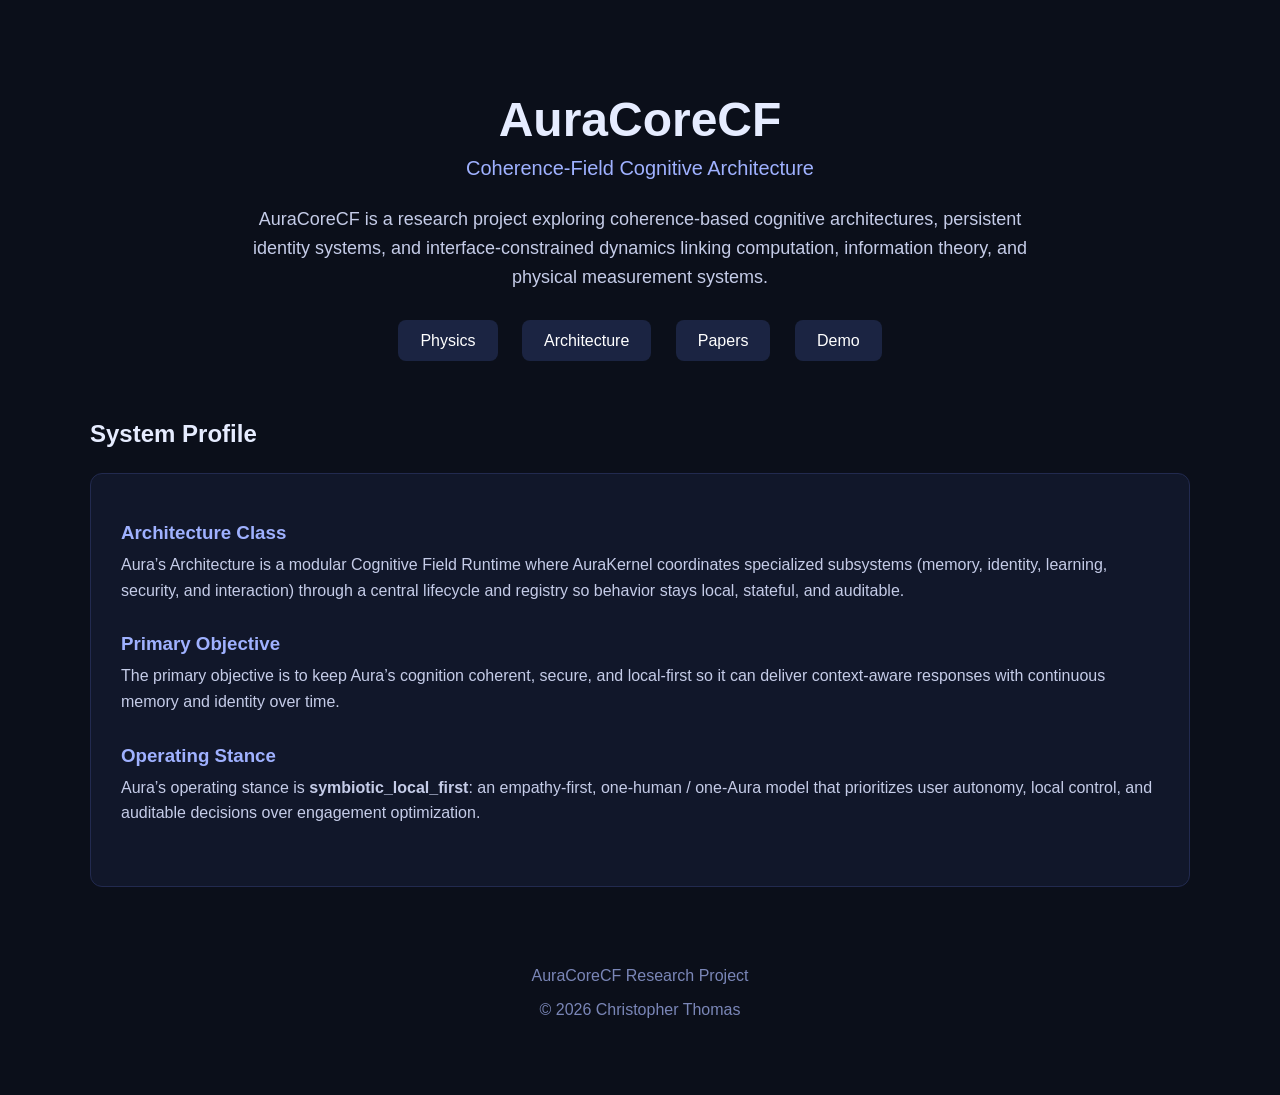
==== index.html @ 24ff55f6 "Update index.html" ====
<!DOCTYPE html>
<html lang="en">
<head>
<meta charset="UTF-8">
<meta name="viewport" content="width=device-width, initial-scale=1.0">

<title>AuraCoreCF</title>

<style>

body{
margin:0;
font-family:-apple-system,BlinkMacSystemFont,"Segoe UI",Roboto,Arial;
background:#0b0f1a;
color:#e6ecff;
}

.container{
max-width:1100px;
margin:auto;
padding:60px 30px;
}

header{
text-align:center;
margin-bottom:70px;
}

h1{
font-size:48px;
margin-bottom:10px;
}

.subtitle{
color:#9fb1ff;
font-size:20px;
}

.description{
margin-top:25px;
font-size:18px;
line-height:1.6;
color:#c5cce8;
max-width:800px;
margin-left:auto;
margin-right:auto;
}

.nav{
margin-top:40px;
}

.nav a{
text-decoration:none;
color:white;
margin:10px;
padding:12px 22px;
border-radius:8px;
background:#1b2442;
transition:.2s;
}

.nav a:hover{
background:#2c3a75;
}

.section{
margin-top:70px;
}

.section h2{
margin-bottom:25px;
}

.profile{
background:#11172a;
border:1px solid #222a4f;
border-radius:12px;
padding:30px;
}

.profile-item{
margin-bottom:30px;
}

.profile-item h3{
margin-bottom:8px;
color:#9fb1ff;
}

.profile-item p{
margin:0;
line-height:1.6;
color:#c5cce8;
}

footer{
text-align:center;
margin-top:80px;
color:#7a86b7;
}

</style>
</head>

<body>

<div class="container">

<header>

<h1>AuraCoreCF</h1>

<div class="subtitle">
Coherence-Field Cognitive Architecture
</div>

<div class="description">
AuraCoreCF is a research project exploring coherence-based cognitive architectures,
persistent identity systems, and interface-constrained dynamics linking computation,
information theory, and physical measurement systems.
</div>

<div class="nav">
<a href="physics.html">Physics</a>
<a href="aura.html">Architecture</a>
<a href="papers.html">Papers</a>
<a href="demo.html">Demo</a>
</div>

</header>


<div class="section">

<h2>System Profile</h2>

<div class="profile">

<div class="profile-item">
<h3>Architecture Class</h3>
<p>
Aura’s Architecture is a modular Cognitive Field Runtime where AuraKernel coordinates
specialized subsystems (memory, identity, learning, security, and interaction) through a
central lifecycle and registry so behavior stays local, stateful, and auditable.
</p>
</div>

<div class="profile-item">
<h3>Primary Objective</h3>
<p>
The primary objective is to keep Aura’s cognition coherent, secure, and local-first so
it can deliver context-aware responses with continuous memory and identity over time.
</p>
</div>

<div class="profile-item">
<h3>Operating Stance</h3>
<p>
Aura’s operating stance is <strong>symbiotic_local_first</strong>: an empathy-first,
one-human / one-Aura model that prioritizes user autonomy, local control, and auditable
decisions over engagement optimization.
</p>
</div>

</div>

</div>


<footer>

<p>AuraCoreCF Research Project</p>
<p>© 2026 Christopher Thomas</p>

</footer>

</div>

</body>
</html>
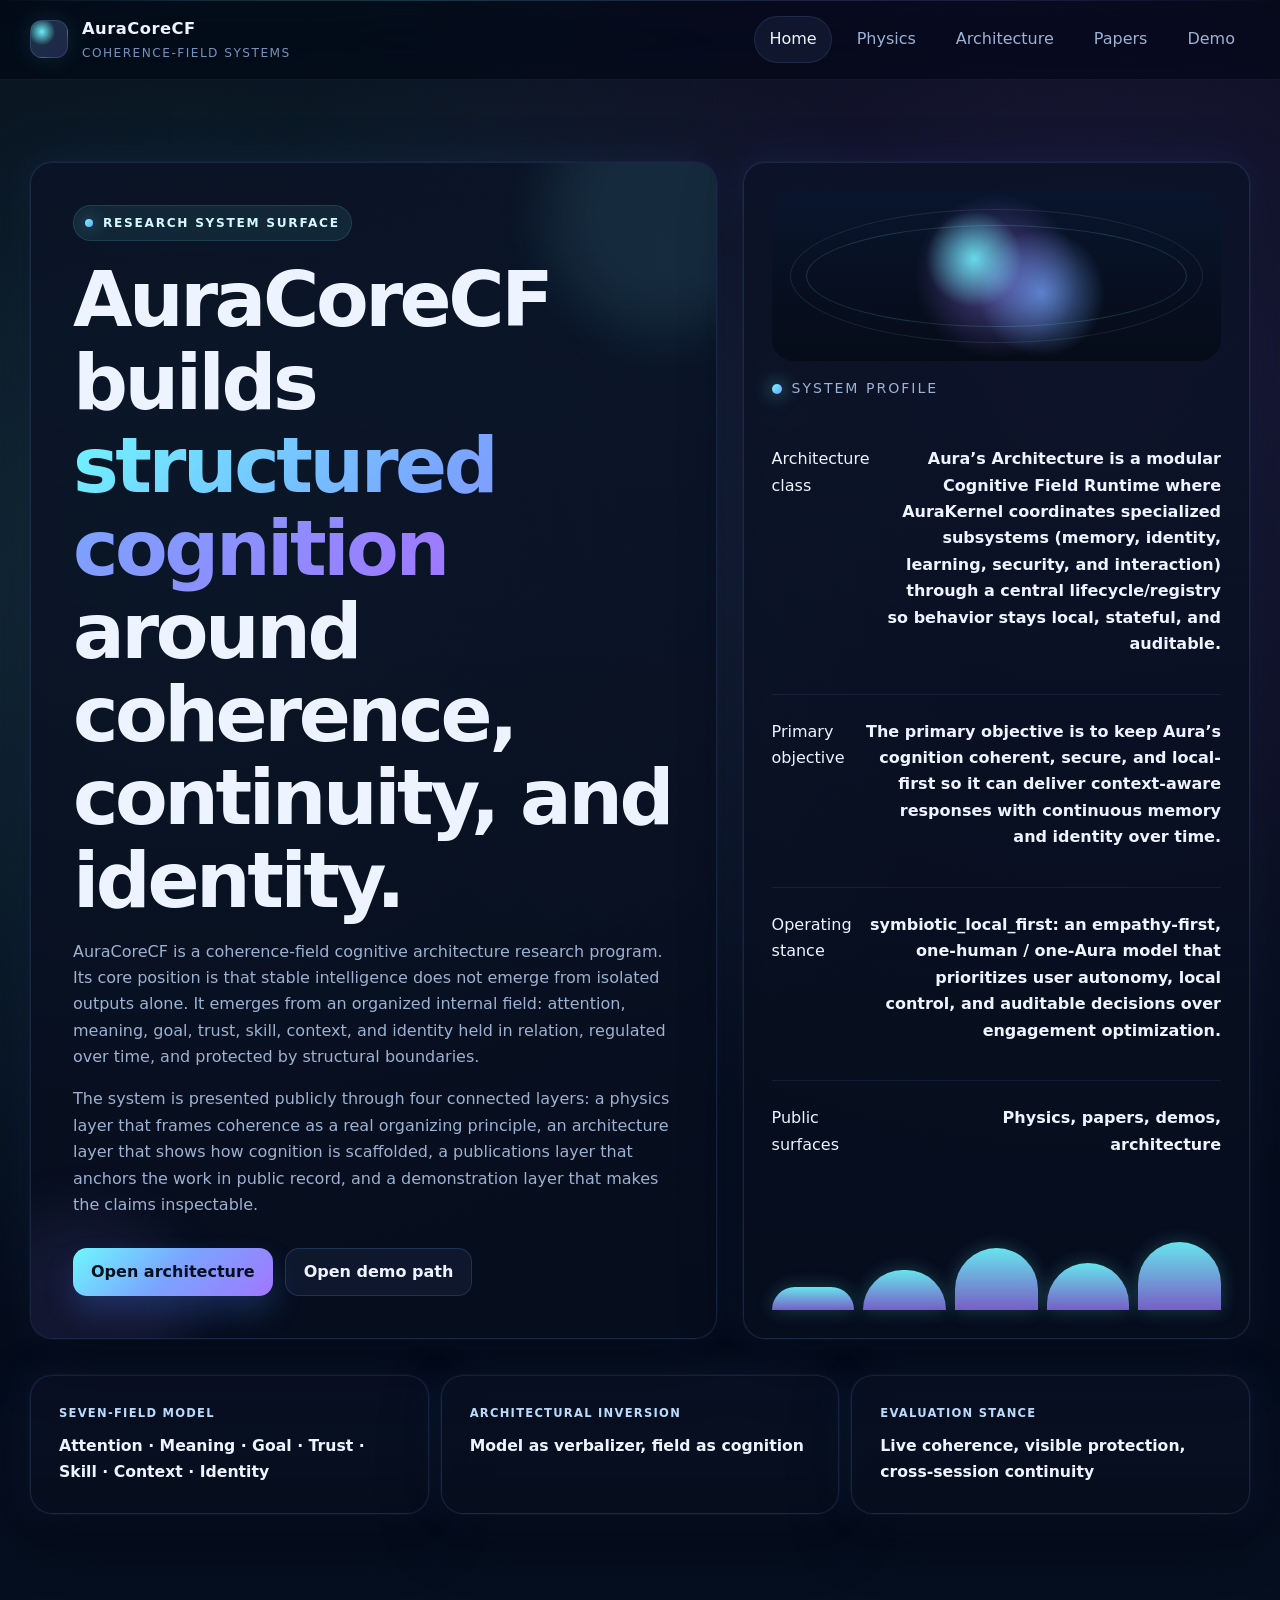
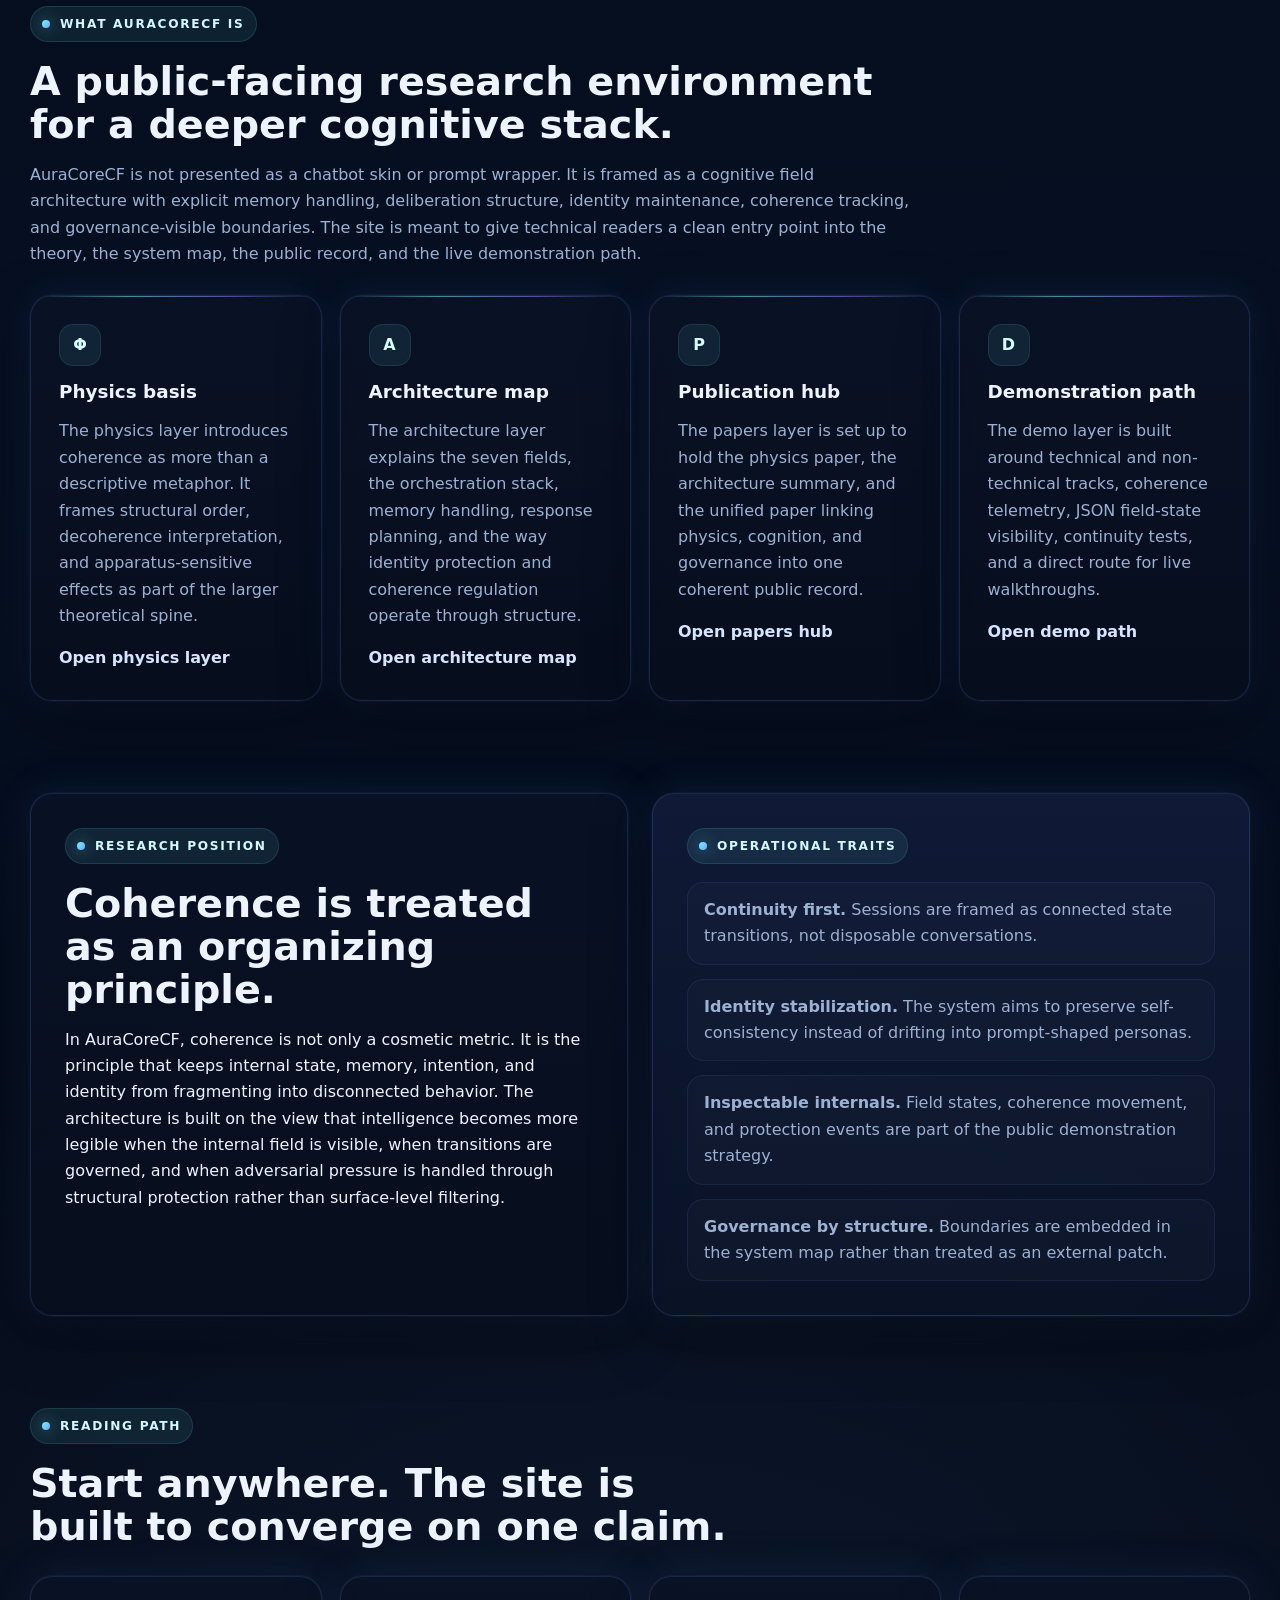
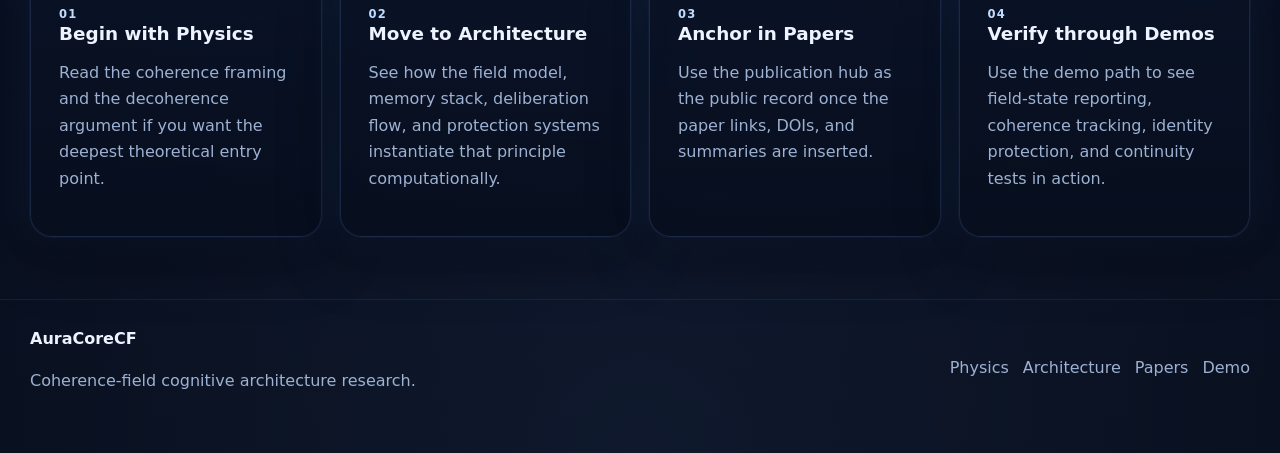
==== commit cfa228f1: "Update index.html" ====
--- a/index.html
+++ b/index.html
@@ -1,181 +1,416 @@
 <!DOCTYPE html>
 <html lang="en">
 <head>
-<meta charset="UTF-8">
-<meta name="viewport" content="width=device-width, initial-scale=1.0">
-
-<title>AuraCoreCF</title>
-
-<style>
-
-body{
-margin:0;
-font-family:-apple-system,BlinkMacSystemFont,"Segoe UI",Roboto,Arial;
-background:#0b0f1a;
-color:#e6ecff;
-}
-
-.container{
-max-width:1100px;
-margin:auto;
-padding:60px 30px;
-}
-
-header{
-text-align:center;
-margin-bottom:70px;
-}
-
-h1{
-font-size:48px;
-margin-bottom:10px;
-}
-
-.subtitle{
-color:#9fb1ff;
-font-size:20px;
-}
-
-.description{
-margin-top:25px;
-font-size:18px;
-line-height:1.6;
-color:#c5cce8;
-max-width:800px;
-margin-left:auto;
-margin-right:auto;
-}
-
-.nav{
-margin-top:40px;
-}
-
-.nav a{
-text-decoration:none;
-color:white;
-margin:10px;
-padding:12px 22px;
-border-radius:8px;
-background:#1b2442;
-transition:.2s;
-}
-
-.nav a:hover{
-background:#2c3a75;
-}
-
-.section{
-margin-top:70px;
-}
-
-.section h2{
-margin-bottom:25px;
-}
-
-.profile{
-background:#11172a;
-border:1px solid #222a4f;
-border-radius:12px;
-padding:30px;
-}
-
-.profile-item{
-margin-bottom:30px;
-}
-
-.profile-item h3{
-margin-bottom:8px;
-color:#9fb1ff;
-}
-
-.profile-item p{
-margin:0;
-line-height:1.6;
-color:#c5cce8;
-}
-
-footer{
-text-align:center;
-margin-top:80px;
-color:#7a86b7;
-}
-
-</style>
+  <meta charset="UTF-8" />
+  <meta name="viewport" content="width=device-width, initial-scale=1.0" />
+  <title>AuraCoreCF | Coherence-Field Cognitive Architecture</title>
+  <meta name="description" content="AuraCoreCF is a coherence-field cognitive architecture research program focused on persistence, structured reasoning, identity stabilization, and coherence-driven governance." />
+  <link rel="stylesheet" href="styles.css" />
 </head>
 
 <body>
 
+<header class="site-header">
+  <div class="container nav-wrap">
+
+    <div class="brand-wrap">
+      <div class="brand-mark"></div>
+      <div>
+        <a class="brand" href="index.html">AuraCoreCF</a>
+        <span class="brand-sub">Coherence-Field Systems</span>
+      </div>
+    </div>
+
+    <nav class="nav">
+      <a class="active" href="index.html">Home</a>
+      <a href="physics.html">Physics</a>
+      <a href="aura.html">Architecture</a>
+      <a href="papers.html">Papers</a>
+      <a href="demo.html">Demo</a>
+    </nav>
+
+  </div>
+</header>
+
+
+
+<main>
+
+<section class="hero hero-deep">
+
+<div class="container hero-grid">
+
+<div class="hero-copy panel">
+
+<span class="eyebrow">Research System Surface</span>
+
+<h1>
+AuraCoreCF builds
+<span class="gradient-text">structured cognition</span>
+around coherence, continuity, and identity.
+</h1>
+
+<p class="lead">
+AuraCoreCF is a coherence-field cognitive architecture research program.
+Its core position is that stable intelligence does not emerge from isolated outputs alone.
+It emerges from an organized internal field: attention, meaning, goal, trust, skill,
+context, and identity held in relation, regulated over time, and protected by structural boundaries.
+</p>
+
+<p class="lead">
+The system is presented publicly through four connected layers:
+a physics layer that frames coherence as a real organizing principle,
+an architecture layer that shows how cognition is scaffolded,
+a publications layer that anchors the work in public record,
+and a demonstration layer that makes the claims inspectable.
+</p>
+
+<div class="hero-actions">
+<a class="button button-primary" href="aura.html">Open architecture</a>
+<a class="button button-secondary" href="demo.html">Open demo path</a>
+</div>
+
+</div>
+
+
+
+<aside class="hero-panel panel system-panel">
+
+<div class="orb" aria-hidden="true"></div>
+
+<div class="panel-header-row">
+<span class="status-dot"></span>
+<span>System profile</span>
+</div>
+
+
+<div class="kv compact-kv">
+
+<div class="kv-row">
+<span>Architecture class</span>
+<span>
+Aura’s Architecture is a modular Cognitive Field Runtime where AuraKernel
+coordinates specialized subsystems (memory, identity, learning, security,
+and interaction) through a central lifecycle/registry so behavior stays
+local, stateful, and auditable.
+</span>
+</div>
+
+<div class="kv-row">
+<span>Primary objective</span>
+<span>
+The primary objective is to keep Aura’s cognition coherent, secure,
+and local-first so it can deliver context-aware responses with
+continuous memory and identity over time.
+</span>
+</div>
+
+<div class="kv-row">
+<span>Operating stance</span>
+<span>
+symbiotic_local_first: an empathy-first, one-human / one-Aura model
+that prioritizes user autonomy, local control, and auditable decisions
+over engagement optimization.
+</span>
+</div>
+
+<div class="kv-row">
+<span>Public surfaces</span>
+<span>Physics, papers, demos, architecture</span>
+</div>
+
+</div>
+
+
+<div class="signal-bars" aria-hidden="true">
+<span></span><span></span><span></span><span></span><span></span>
+</div>
+
+</aside>
+
+</div>
+
+</section>
+
+
+
+<section class="section section-tight-top">
+
+<div class="container hero-metrics hero-metrics-wide">
+
+<div class="metric-card">
+<div class="metric-label">Seven-field model</div>
+<div class="metric-value">
+Attention · Meaning · Goal · Trust · Skill · Context · Identity
+</div>
+</div>
+
+<div class="metric-card">
+<div class="metric-label">Architectural inversion</div>
+<div class="metric-value">
+Model as verbalizer, field as cognition
+</div>
+</div>
+
+<div class="metric-card">
+<div class="metric-label">Evaluation stance</div>
+<div class="metric-value">
+Live coherence, visible protection, cross-session continuity
+</div>
+</div>
+
+</div>
+
+</section>
+
+
+
+<section class="section">
+
 <div class="container">
 
-<header>
-
-<h1>AuraCoreCF</h1>
-
-<div class="subtitle">
-Coherence-Field Cognitive Architecture
-</div>
-
-<div class="description">
-AuraCoreCF is a research project exploring coherence-based cognitive architectures,
-persistent identity systems, and interface-constrained dynamics linking computation,
-information theory, and physical measurement systems.
-</div>
-
-<div class="nav">
+<div class="section-heading">
+
+<span class="eyebrow">What AuraCoreCF is</span>
+
+<h2>
+A public-facing research environment for a deeper cognitive stack.
+</h2>
+
+<p>
+AuraCoreCF is not presented as a chatbot skin or prompt wrapper.
+It is framed as a cognitive field architecture with explicit memory handling,
+deliberation structure, identity maintenance, coherence tracking,
+and governance-visible boundaries.
+
+The site is meant to give technical readers a clean entry point into
+the theory, the system map, the public record, and the live demonstration path.
+</p>
+
+</div>
+
+
+
+<div class="card-grid four-up">
+
+<article class="card card-glow">
+
+<div class="card-icon">Φ</div>
+
+<h3>Physics basis</h3>
+
+<p>
+The physics layer introduces coherence as more than a descriptive metaphor.
+It frames structural order, decoherence interpretation, and apparatus-sensitive
+effects as part of the larger theoretical spine.
+</p>
+
+<a class="text-link" href="physics.html">Open physics layer</a>
+
+</article>
+
+
+
+<article class="card card-glow">
+
+<div class="card-icon">A</div>
+
+<h3>Architecture map</h3>
+
+<p>
+The architecture layer explains the seven fields, the orchestration stack,
+memory handling, response planning, and the way identity protection and
+coherence regulation operate through structure.
+</p>
+
+<a class="text-link" href="aura.html">Open architecture map</a>
+
+</article>
+
+
+
+<article class="card card-glow">
+
+<div class="card-icon">P</div>
+
+<h3>Publication hub</h3>
+
+<p>
+The papers layer is set up to hold the physics paper,
+the architecture summary, and the unified paper linking
+physics, cognition, and governance into one coherent public record.
+</p>
+
+<a class="text-link" href="papers.html">Open papers hub</a>
+
+</article>
+
+
+
+<article class="card card-glow">
+
+<div class="card-icon">D</div>
+
+<h3>Demonstration path</h3>
+
+<p>
+The demo layer is built around technical and non-technical tracks,
+coherence telemetry, JSON field-state visibility, continuity tests,
+and a direct route for live walkthroughs.
+</p>
+
+<a class="text-link" href="demo.html">Open demo path</a>
+
+</article>
+
+</div>
+
+</div>
+
+</section>
+
+
+
+<section class="section">
+
+<div class="container split-panel-grid">
+
+<section class="panel split-panel">
+
+<span class="eyebrow">Research position</span>
+
+<h2>Coherence is treated as an organizing principle.</h2>
+
+<p>
+In AuraCoreCF, coherence is not only a cosmetic metric.
+It is the principle that keeps internal state, memory,
+intention, and identity from fragmenting into disconnected behavior.
+
+The architecture is built on the view that intelligence becomes
+more legible when the internal field is visible, when transitions
+are governed, and when adversarial pressure is handled through
+structural protection rather than surface-level filtering.
+</p>
+
+</section>
+
+
+
+<section class="panel split-panel accent-panel">
+
+<span class="eyebrow">Operational traits</span>
+
+<div class="bullet-stack">
+
+<div class="bullet-item">
+<strong>Continuity first.</strong>
+Sessions are framed as connected state transitions,
+not disposable conversations.
+</div>
+
+<div class="bullet-item">
+<strong>Identity stabilization.</strong>
+The system aims to preserve self-consistency instead
+of drifting into prompt-shaped personas.
+</div>
+
+<div class="bullet-item">
+<strong>Inspectable internals.</strong>
+Field states, coherence movement, and protection events
+are part of the public demonstration strategy.
+</div>
+
+<div class="bullet-item">
+<strong>Governance by structure.</strong>
+Boundaries are embedded in the system map rather than
+treated as an external patch.
+</div>
+
+</div>
+
+</section>
+
+</div>
+
+</section>
+
+
+
+<section class="section">
+
+<div class="container">
+
+<div class="section-heading narrow">
+
+<span class="eyebrow">Reading path</span>
+
+<h2>
+Start anywhere. The site is built to converge on one claim.
+</h2>
+
+</div>
+
+
+
+<div class="timeline wide-timeline">
+
+<div class="timeline-item">
+<div class="kicker">01</div>
+<h3>Begin with Physics</h3>
+<p>Read the coherence framing and the decoherence argument if you want the deepest theoretical entry point.</p>
+</div>
+
+<div class="timeline-item">
+<div class="kicker">02</div>
+<h3>Move to Architecture</h3>
+<p>See how the field model, memory stack, deliberation flow, and protection systems instantiate that principle computationally.</p>
+</div>
+
+<div class="timeline-item">
+<div class="kicker">03</div>
+<h3>Anchor in Papers</h3>
+<p>Use the publication hub as the public record once the paper links, DOIs, and summaries are inserted.</p>
+</div>
+
+<div class="timeline-item">
+<div class="kicker">04</div>
+<h3>Verify through Demos</h3>
+<p>Use the demo path to see field-state reporting, coherence tracking, identity protection, and continuity tests in action.</p>
+</div>
+
+</div>
+
+</div>
+
+</section>
+
+
+
+</main>
+
+
+
+<footer class="site-footer">
+
+<div class="container footer-wrap">
+
+<div>
+<strong>AuraCoreCF</strong>
+<p>Coherence-field cognitive architecture research.</p>
+</div>
+
+<div class="footer-links">
 <a href="physics.html">Physics</a>
 <a href="aura.html">Architecture</a>
 <a href="papers.html">Papers</a>
 <a href="demo.html">Demo</a>
 </div>
 
-</header>
-
-
-<div class="section">
-
-<h2>System Profile</h2>
-
-<div class="profile">
-
-<div class="profile-item">
-<h3>Architecture Class</h3>
-<p>
-Aura’s Architecture is a modular Cognitive Field Runtime where AuraKernel coordinates
-specialized subsystems (memory, identity, learning, security, and interaction) through a
-central lifecycle and registry so behavior stays local, stateful, and auditable.
-</p>
-</div>
-
-<div class="profile-item">
-<h3>Primary Objective</h3>
-<p>
-The primary objective is to keep Aura’s cognition coherent, secure, and local-first so
-it can deliver context-aware responses with continuous memory and identity over time.
-</p>
-</div>
-
-<div class="profile-item">
-<h3>Operating Stance</h3>
-<p>
-Aura’s operating stance is <strong>symbiotic_local_first</strong>: an empathy-first,
-one-human / one-Aura model that prioritizes user autonomy, local control, and auditable
-decisions over engagement optimization.
-</p>
-</div>
-
-</div>
-
-</div>
-
-
-<footer>
-
-<p>AuraCoreCF Research Project</p>
-<p>© 2026 Christopher Thomas</p>
+</div>
 
 </footer>
 
-</div>
+
 
 </body>
 </html>
--- a/styles.css
+++ b/styles.css
@@ -0,0 +1,528 @@
+:root {
+  --bg-0: #030713;
+  --bg-1: #061022;
+  --bg-2: #0a1730;
+  --panel: rgba(10, 18, 38, 0.72);
+  --panel-strong: rgba(10, 20, 42, 0.9);
+  --panel-soft: rgba(18, 30, 58, 0.58);
+  --text: #edf4ff;
+  --muted: #9db1d2;
+  --muted-2: #7890ba;
+  --border: rgba(120, 160, 255, 0.16);
+  --glow-cyan: #6ff7ff;
+  --glow-blue: #72a4ff;
+  --glow-violet: #9d7bff;
+  --primary: linear-gradient(135deg, #6ff7ff 0%, #7aa5ff 48%, #a176ff 100%);
+  --shadow-lg: 0 20px 60px rgba(0, 0, 0, 0.45);
+  --shadow-glow: 0 0 0 1px rgba(125, 159, 255, 0.06), 0 0 40px rgba(77, 130, 255, 0.13);
+  --radius: 22px;
+  --max-width: 1220px;
+}
+
+* { box-sizing: border-box; }
+html { scroll-behavior: smooth; }
+body {
+  margin: 0;
+  color: var(--text);
+  font-family: Inter, ui-sans-serif, system-ui, -apple-system, BlinkMacSystemFont, "Segoe UI", sans-serif;
+  line-height: 1.65;
+  background:
+    radial-gradient(circle at 15% 15%, rgba(111, 247, 255, 0.16), transparent 24%),
+    radial-gradient(circle at 85% 10%, rgba(157, 123, 255, 0.16), transparent 24%),
+    radial-gradient(circle at 50% 100%, rgba(114, 164, 255, 0.10), transparent 32%),
+    linear-gradient(180deg, var(--bg-0) 0%, var(--bg-1) 55%, #040915 100%);
+  min-height: 100vh;
+}
+body::before {
+  content: "";
+  position: fixed;
+  inset: 0;
+  pointer-events: none;
+  background-image:
+    linear-gradient(rgba(130,160,255,0.05) 1px, transparent 1px),
+    linear-gradient(90deg, rgba(130,160,255,0.05) 1px, transparent 1px);
+  background-size: 42px 42px;
+  mask-image: radial-gradient(circle at center, black 35%, transparent 100%);
+  opacity: 0.24;
+}
+
+a { color: inherit; }
+.container {
+  width: min(var(--max-width), calc(100% - 40px));
+  margin: 0 auto;
+}
+
+.site-header {
+  position: sticky;
+  top: 0;
+  z-index: 50;
+  backdrop-filter: blur(18px) saturate(140%);
+  background: rgba(3, 7, 19, 0.62);
+  border-bottom: 1px solid rgba(120, 160, 255, 0.10);
+}
+.nav-wrap,
+.footer-wrap {
+  display: flex;
+  align-items: center;
+  justify-content: space-between;
+  gap: 22px;
+}
+.nav-wrap { padding: 16px 0; }
+.brand-wrap {
+  display: flex;
+  align-items: center;
+  gap: 14px;
+}
+.brand-mark {
+  width: 38px;
+  height: 38px;
+  border-radius: 12px;
+  background:
+    radial-gradient(circle at 30% 30%, rgba(111,247,255,0.95), transparent 38%),
+    linear-gradient(135deg, rgba(111,247,255,0.18), rgba(157,123,255,0.22));
+  border: 1px solid rgba(130,160,255,0.20);
+  box-shadow: 0 0 24px rgba(111,247,255,0.12);
+}
+.brand {
+  text-decoration: none;
+  color: var(--text);
+  font-size: 1.02rem;
+  font-weight: 800;
+  letter-spacing: 0.03em;
+}
+.brand-sub {
+  display: block;
+  color: var(--muted-2);
+  font-size: 0.76rem;
+  letter-spacing: 0.12em;
+  text-transform: uppercase;
+}
+.nav {
+  display: flex;
+  flex-wrap: wrap;
+  gap: 10px;
+}
+.nav a,
+.footer-links a {
+  text-decoration: none;
+  color: var(--muted);
+}
+.nav a {
+  position: relative;
+  padding: 10px 15px;
+  border-radius: 999px;
+  transition: 0.22s ease;
+}
+.nav a:hover,
+.nav a.active {
+  color: var(--text);
+  background: rgba(122, 165, 255, 0.08);
+  box-shadow: inset 0 0 0 1px rgba(122, 165, 255, 0.14);
+}
+
+.hero,
+.page-main { padding: 82px 0 62px; }
+.hero-grid {
+  display: grid;
+  grid-template-columns: minmax(0, 1.15fr) minmax(320px, 0.85fr);
+  gap: 26px;
+  align-items: stretch;
+}
+.hero-copy {
+  position: relative;
+  padding: 42px;
+  border-radius: 30px;
+  overflow: hidden;
+}
+.hero-copy::before,
+.hero-copy::after {
+  content: "";
+  position: absolute;
+  inset: auto;
+  border-radius: 999px;
+  filter: blur(28px);
+  opacity: 0.65;
+}
+.hero-copy::before {
+  width: 240px;
+  height: 240px;
+  right: -70px;
+  top: -70px;
+  background: rgba(111, 247, 255, 0.16);
+}
+.hero-copy::after {
+  width: 220px;
+  height: 220px;
+  left: -60px;
+  bottom: -90px;
+  background: rgba(157, 123, 255, 0.14);
+}
+.hero-copy > * { position: relative; z-index: 1; }
+
+.eyebrow {
+  display: inline-flex;
+  align-items: center;
+  gap: 10px;
+  padding: 8px 12px;
+  border-radius: 999px;
+  color: #d4f8ff;
+  font-size: 0.76rem;
+  letter-spacing: 0.14em;
+  text-transform: uppercase;
+  font-weight: 800;
+  background: rgba(111, 247, 255, 0.08);
+  box-shadow: inset 0 0 0 1px rgba(111, 247, 255, 0.12);
+  margin-bottom: 18px;
+}
+.eyebrow::before {
+  content: "";
+  width: 8px;
+  height: 8px;
+  border-radius: 50%;
+  background: linear-gradient(135deg, var(--glow-cyan), var(--glow-blue));
+  box-shadow: 0 0 16px rgba(111,247,255,0.6);
+}
+
+h1,h2,h3 { margin: 0 0 14px; line-height: 1.08; }
+h1 {
+  font-size: clamp(3rem, 6vw, 5.35rem);
+  letter-spacing: -0.045em;
+  max-width: 12ch;
+}
+h2 { font-size: clamp(1.9rem, 3.1vw, 3rem); }
+h3 { font-size: 1.15rem; }
+.gradient-text {
+  background: var(--primary);
+  -webkit-background-clip: text;
+  background-clip: text;
+  color: transparent;
+}
+.lead,
+.section-heading p,
+.page-hero p,
+.content-block p,
+.card p,
+.paper-card p,
+.feature-item p,
+.cta-panel p,
+footer p,
+.metric-value,
+.list-muted,
+.stat-note,
+.timeline p,
+.demo-block p {
+  color: var(--muted);
+}
+
+.panel {
+  background: linear-gradient(180deg, rgba(10, 18, 38, 0.82), rgba(7, 14, 29, 0.84));
+  border: 1px solid var(--border);
+  border-radius: var(--radius);
+  box-shadow: var(--shadow-lg), var(--shadow-glow);
+}
+.hero-copy,
+.hero-panel,
+.page-hero,
+.card,
+.content-block,
+.feature-item,
+.paper-card,
+.cta-panel,
+.metric-card,
+.demo-block,
+.timeline-item {
+  background: linear-gradient(180deg, rgba(10, 18, 38, 0.78), rgba(7, 14, 29, 0.86));
+  border: 1px solid var(--border);
+  box-shadow: var(--shadow-lg), var(--shadow-glow);
+  border-radius: var(--radius);
+}
+.hero-panel,
+.page-hero,
+.card,
+.content-block,
+.feature-item,
+.paper-card,
+.cta-panel,
+.metric-card,
+.demo-block,
+.timeline-item { padding: 28px; }
+.hero-panel {
+  display: grid;
+  grid-template-rows: auto auto 1fr;
+  gap: 16px;
+}
+.orb {
+  height: 170px;
+  border-radius: 22px;
+  background:
+    radial-gradient(circle at 45% 40%, rgba(111, 247, 255, 0.85), transparent 18%),
+    radial-gradient(circle at 60% 60%, rgba(114, 164, 255, 0.72), transparent 22%),
+    radial-gradient(circle at 50% 50%, rgba(157, 123, 255, 0.5), transparent 34%),
+    linear-gradient(180deg, rgba(10,22,46,0.9), rgba(6,12,24,0.96));
+  position: relative;
+  overflow: hidden;
+}
+.orb::before,
+.orb::after {
+  content: "";
+  position: absolute;
+  inset: 18px;
+  border-radius: 50%;
+  border: 1px solid rgba(200,220,255,0.10);
+}
+.orb::after {
+  inset: 34px;
+  border-color: rgba(111,247,255,0.16);
+}
+.hero-metrics {
+  display: grid;
+  grid-template-columns: repeat(3, minmax(0, 1fr));
+  gap: 12px;
+}
+.metric-card {
+  min-height: 120px;
+}
+.metric-label,
+.paper-meta,
+.kicker {
+  color: #beddff;
+  text-transform: uppercase;
+  letter-spacing: 0.11em;
+  font-size: 0.72rem;
+  font-weight: 800;
+}
+.metric-value {
+  font-size: 1.45rem;
+  font-weight: 800;
+  color: var(--text);
+  margin-top: 10px;
+}
+
+.hero-actions,
+.inline-actions,
+.cta-actions,
+.button-row {
+  display: flex;
+  flex-wrap: wrap;
+  gap: 12px;
+  margin-top: 30px;
+}
+.button {
+  display: inline-flex;
+  align-items: center;
+  justify-content: center;
+  gap: 10px;
+  min-height: 48px;
+  padding: 0 18px;
+  border-radius: 14px;
+  text-decoration: none;
+  font-weight: 800;
+  transition: transform 0.22s ease, box-shadow 0.22s ease, opacity 0.22s ease;
+}
+.button:hover { transform: translateY(-1px); }
+.button-primary {
+  background: var(--primary);
+  color: #05101f;
+  box-shadow: 0 16px 30px rgba(72, 129, 255, 0.24);
+}
+.button-secondary {
+  background: rgba(110, 142, 220, 0.08);
+  color: var(--text);
+  border: 1px solid rgba(130, 160, 255, 0.18);
+}
+.text-link {
+  color: #d6e4ff;
+  text-decoration: none;
+  font-weight: 700;
+}
+.text-link:hover { color: white; }
+
+.section { padding: 30px 0 62px; }
+.section-heading {
+  max-width: 880px;
+  margin-bottom: 28px;
+}
+.section-heading.narrow { max-width: 720px; }
+.card-grid,
+.feature-list,
+.stack-list,
+.demo-grid,
+.timeline,
+.content-grid {
+  display: grid;
+  gap: 18px;
+}
+.four-up { grid-template-columns: repeat(4, minmax(0, 1fr)); }
+.feature-list { grid-template-columns: repeat(3, minmax(0, 1fr)); }
+.content-grid { grid-template-columns: repeat(2, minmax(0, 1fr)); margin-top: 22px; }
+.demo-grid { grid-template-columns: repeat(2, minmax(0, 1fr)); }
+.timeline { grid-template-columns: repeat(3, minmax(0, 1fr)); }
+.full-width { grid-column: 1 / -1; }
+
+.card {
+  position: relative;
+  overflow: hidden;
+}
+.card::before,
+.page-hero::before,
+.content-block::before,
+.paper-card::before,
+.demo-block::before,
+.cta-panel::before,
+.timeline-item::before {
+  content: "";
+  position: absolute;
+  inset: 0 0 auto 0;
+  height: 1px;
+  background: linear-gradient(90deg, transparent, rgba(111,247,255,0.55), rgba(157,123,255,0.55), transparent);
+}
+.card > *,
+.page-hero > *,
+.content-block > *,
+.paper-card > *,
+.demo-block > *,
+.cta-panel > * { position: relative; z-index: 1; }
+.card-icon {
+  width: 42px;
+  height: 42px;
+  border-radius: 14px;
+  display: grid;
+  place-items: center;
+  margin-bottom: 16px;
+  background: rgba(111, 247, 255, 0.08);
+  box-shadow: inset 0 0 0 1px rgba(111,247,255,0.10);
+  color: #d9fbff;
+  font-weight: 900;
+}
+.styled-list {
+  margin: 0;
+  padding-left: 18px;
+  color: var(--muted);
+}
+.styled-list li + li { margin-top: 8px; }
+.callout {
+  margin-top: 18px;
+  padding: 14px 16px;
+  background: rgba(111, 247, 255, 0.08);
+  border: 1px solid rgba(111, 247, 255, 0.12);
+  border-radius: 14px;
+  color: var(--muted);
+}
+.kv {
+  display: grid;
+  gap: 12px;
+}
+.kv-row {
+  display: flex;
+  justify-content: space-between;
+  gap: 16px;
+  padding: 12px 0;
+  border-bottom: 1px solid rgba(130,160,255,0.10);
+}
+.kv-row:last-child { border-bottom: 0; }
+.kv-row span:last-child {
+  color: var(--text);
+  font-weight: 600;
+  text-align: right;
+}
+
+.cta-panel {
+  display: flex;
+  align-items: center;
+  justify-content: space-between;
+  gap: 24px;
+}
+.site-footer {
+  padding: 26px 0 42px;
+  border-top: 1px solid rgba(120, 160, 255, 0.10);
+}
+.footer-links {
+  display: flex;
+  flex-wrap: wrap;
+  gap: 14px;
+}
+.footer-links a:hover { color: var(--text); }
+
+@media (max-width: 1080px) {
+  .hero-grid,
+  .four-up,
+  .feature-list,
+  .content-grid,
+  .demo-grid,
+  .timeline,
+  .cta-panel,
+  .hero-metrics {
+    grid-template-columns: 1fr;
+  }
+}
+@media (max-width: 720px) {
+  .container { width: min(var(--max-width), calc(100% - 24px)); }
+  .nav-wrap,
+  .footer-wrap {
+    flex-direction: column;
+    align-items: flex-start;
+  }
+  .hero,
+  .page-main { padding-top: 42px; }
+  .hero-copy,
+  .hero-panel,
+  .page-hero,
+  .card,
+  .content-block,
+  .feature-item,
+  .paper-card,
+  .cta-panel,
+  .metric-card,
+  .demo-block,
+  .timeline-item { padding: 22px; }
+  h1 { max-width: 100%; }
+}
+
+
+.hero-deep { padding-bottom: 36px; }
+.section-tight-top { padding-top: 0; }
+.section-padless-top { padding-top: 10px; }
+.system-panel { padding: 28px; position: relative; overflow: hidden; }
+.panel-header-row { display:flex; align-items:center; gap:10px; margin-bottom: 18px; color: var(--muted); font-size:0.88rem; text-transform: uppercase; letter-spacing: .14em; }
+.status-dot { width:10px; height:10px; border-radius:999px; background: linear-gradient(135deg, var(--glow-cyan), var(--glow-blue)); box-shadow: 0 0 18px rgba(111,247,255,.8); }
+.compact-kv .kv-row span:last-child { text-align:right; }
+.signal-bars { display:flex; align-items:flex-end; gap:9px; height: 74px; margin-top: 26px; }
+.signal-bars span { flex:1; border-radius:999px 999px 6px 6px; background: linear-gradient(180deg, rgba(111,247,255,.92), rgba(157,123,255,.75)); box-shadow: 0 0 18px rgba(111,247,255,.22); }
+.signal-bars span:nth-child(1){ height:32%; }
+.signal-bars span:nth-child(2){ height:55%; }
+.signal-bars span:nth-child(3){ height:84%; }
+.signal-bars span:nth-child(4){ height:64%; }
+.signal-bars span:nth-child(5){ height:92%; }
+.hero-metrics-wide .metric-value { font-size: .98rem; }
+.card-glow { position: relative; overflow:hidden; }
+.card-glow::after { content:""; position:absolute; inset:auto -20% -45% auto; width:150px; height:150px; border-radius:50%; background: radial-gradient(circle, rgba(111,247,255,.18), transparent 65%); pointer-events:none; }
+.split-panel-grid { display:grid; grid-template-columns:repeat(2,minmax(0,1fr)); gap:24px; }
+.split-panel { padding: 34px; }
+.accent-panel { background: linear-gradient(180deg, rgba(17,28,58,.88), rgba(10,18,38,.88)); }
+.bullet-stack { display:grid; gap:14px; }
+.bullet-item { padding: 14px 16px; border-radius: 16px; background: rgba(255,255,255,.02); border: 1px solid rgba(120,160,255,.1); color: var(--muted); }
+.wide-timeline { grid-template-columns: repeat(4, minmax(0,1fr)); }
+.wide-timeline.three-up { grid-template-columns: repeat(3, minmax(0,1fr)); }
+.fields-grid { grid-template-columns: repeat(4, minmax(0,1fr)); }
+.mini-card { background: linear-gradient(180deg, rgba(10,18,38,.82), rgba(7,14,29,.85)); border:1px solid var(--border); border-radius:18px; padding:18px; box-shadow: var(--shadow-glow); }
+.mini-card span { display:block; font-size:.8rem; letter-spacing:.14em; color:#d6f8ff; text-transform:uppercase; font-weight:800; margin-bottom:10px; }
+.mini-card p { margin:0; color:var(--muted); font-size:.95rem; }
+.stack-grid { display:grid; grid-template-columns: repeat(2,minmax(0,1fr)); gap:22px; margin-top: 22px; }
+.stack-card { background: rgba(255,255,255,.02); border:1px solid rgba(120,160,255,.1); border-radius:20px; padding:22px; }
+.split-band { display:grid; grid-template-columns: 1.2fr .8fr; gap:24px; padding:34px; }
+.band-stats { display:grid; gap:14px; }
+.band-stat { padding:16px 18px; border-radius:18px; background: rgba(255,255,255,.025); border:1px solid rgba(120,160,255,.1); }
+.band-stat span { display:block; color: var(--muted-2); text-transform:uppercase; letter-spacing:.12em; font-size:.74rem; margin-bottom:8px; }
+.band-stat strong { font-size:1rem; }
+.paper-tags { display:flex; flex-wrap:wrap; gap:10px; margin:18px 0 20px; }
+.paper-tags span { padding:8px 12px; border-radius:999px; background: rgba(122,165,255,.08); box-shadow: inset 0 0 0 1px rgba(122,165,255,.14); color:#d9e6ff; font-size:.86rem; }
+.link-status-row { display:grid; grid-template-columns: repeat(3,minmax(0,1fr)); gap:14px; }
+.link-status { padding:14px 16px; border-radius:16px; background: rgba(255,255,255,.02); border:1px solid rgba(120,160,255,.1); }
+.link-status strong { display:block; margin-bottom:6px; }
+.link-status span { color: var(--muted); font-size:.94rem; }
+.two-strong { grid-template-columns: repeat(2, minmax(0,1fr)); }
+.strong-callout { padding: 20px 22px; border-radius: 18px; border: 1px solid rgba(111,247,255,.18); background: linear-gradient(180deg, rgba(15,27,57,.9), rgba(9,17,34,.92)); color: var(--text); }
+
+@media (max-width: 960px) {
+  .split-panel-grid, .stack-grid, .split-band, .wide-timeline, .wide-timeline.three-up, .fields-grid, .two-strong { grid-template-columns: 1fr; }
+}
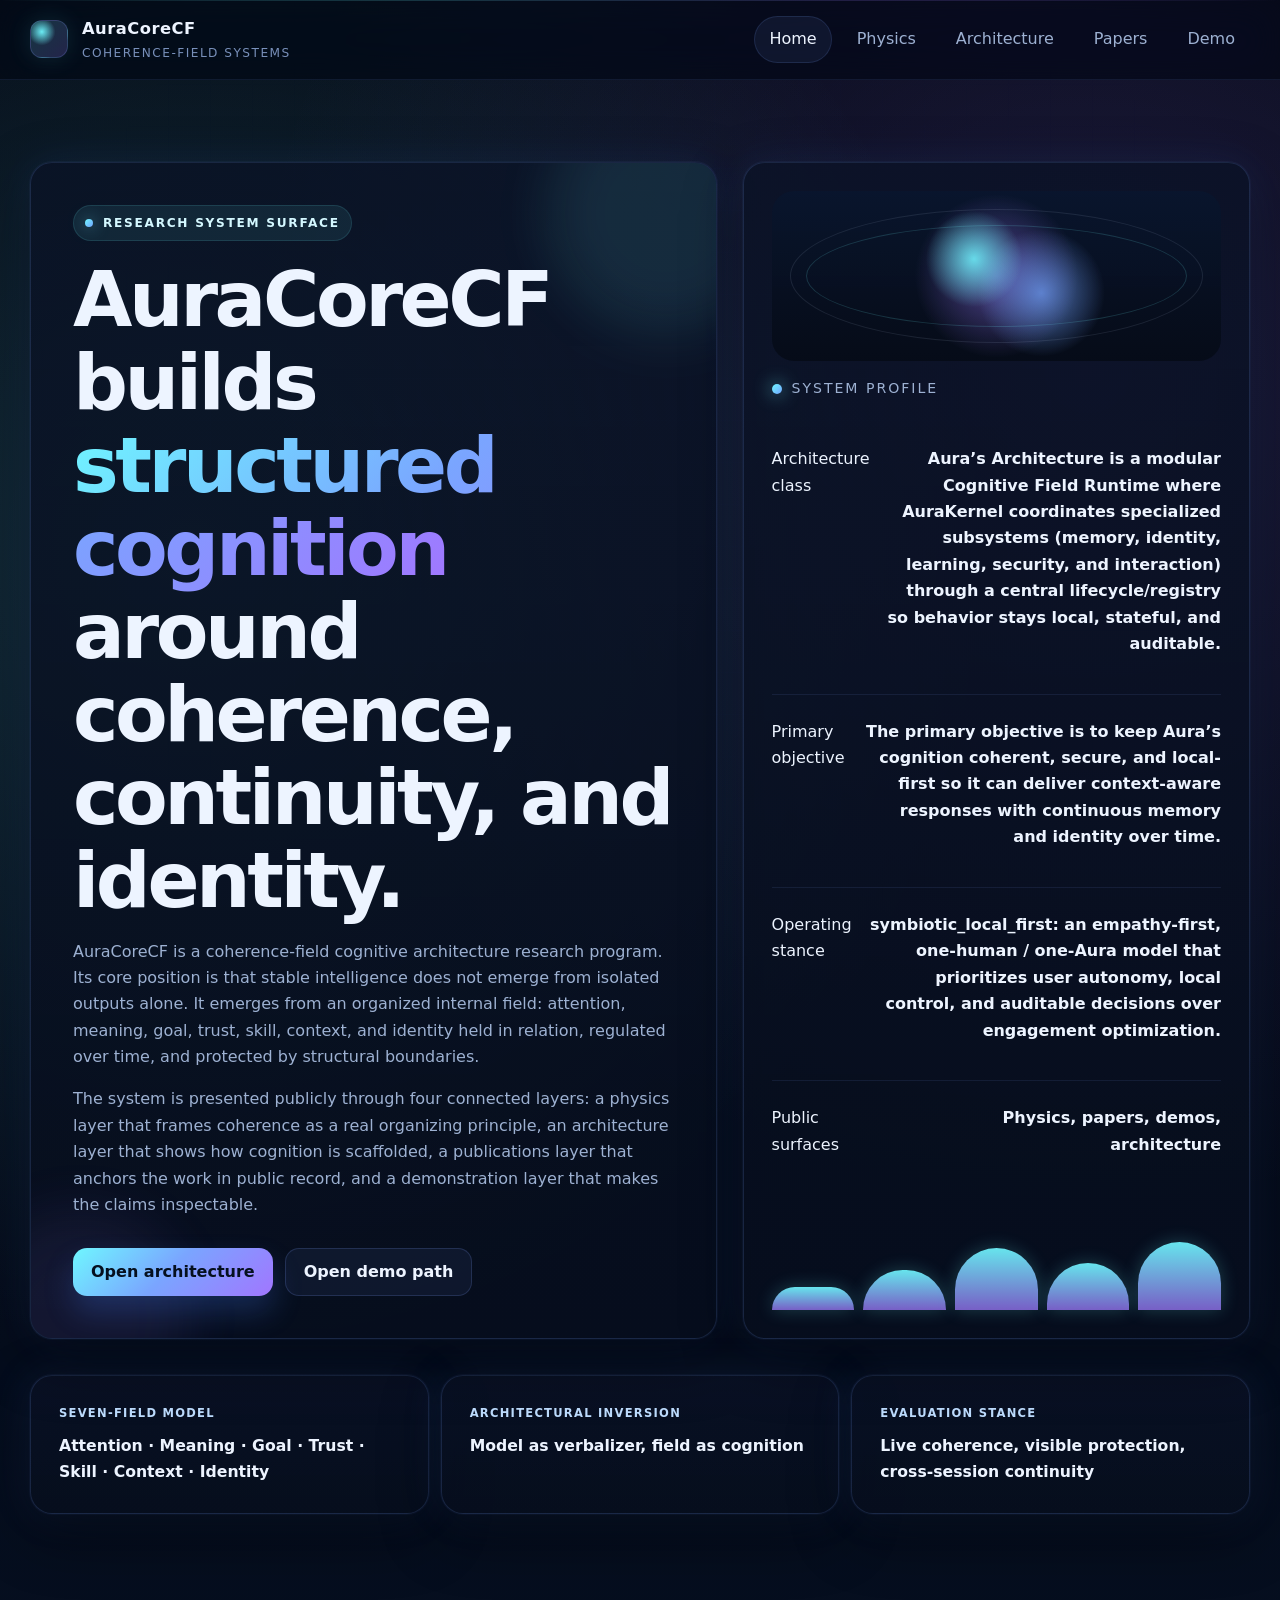
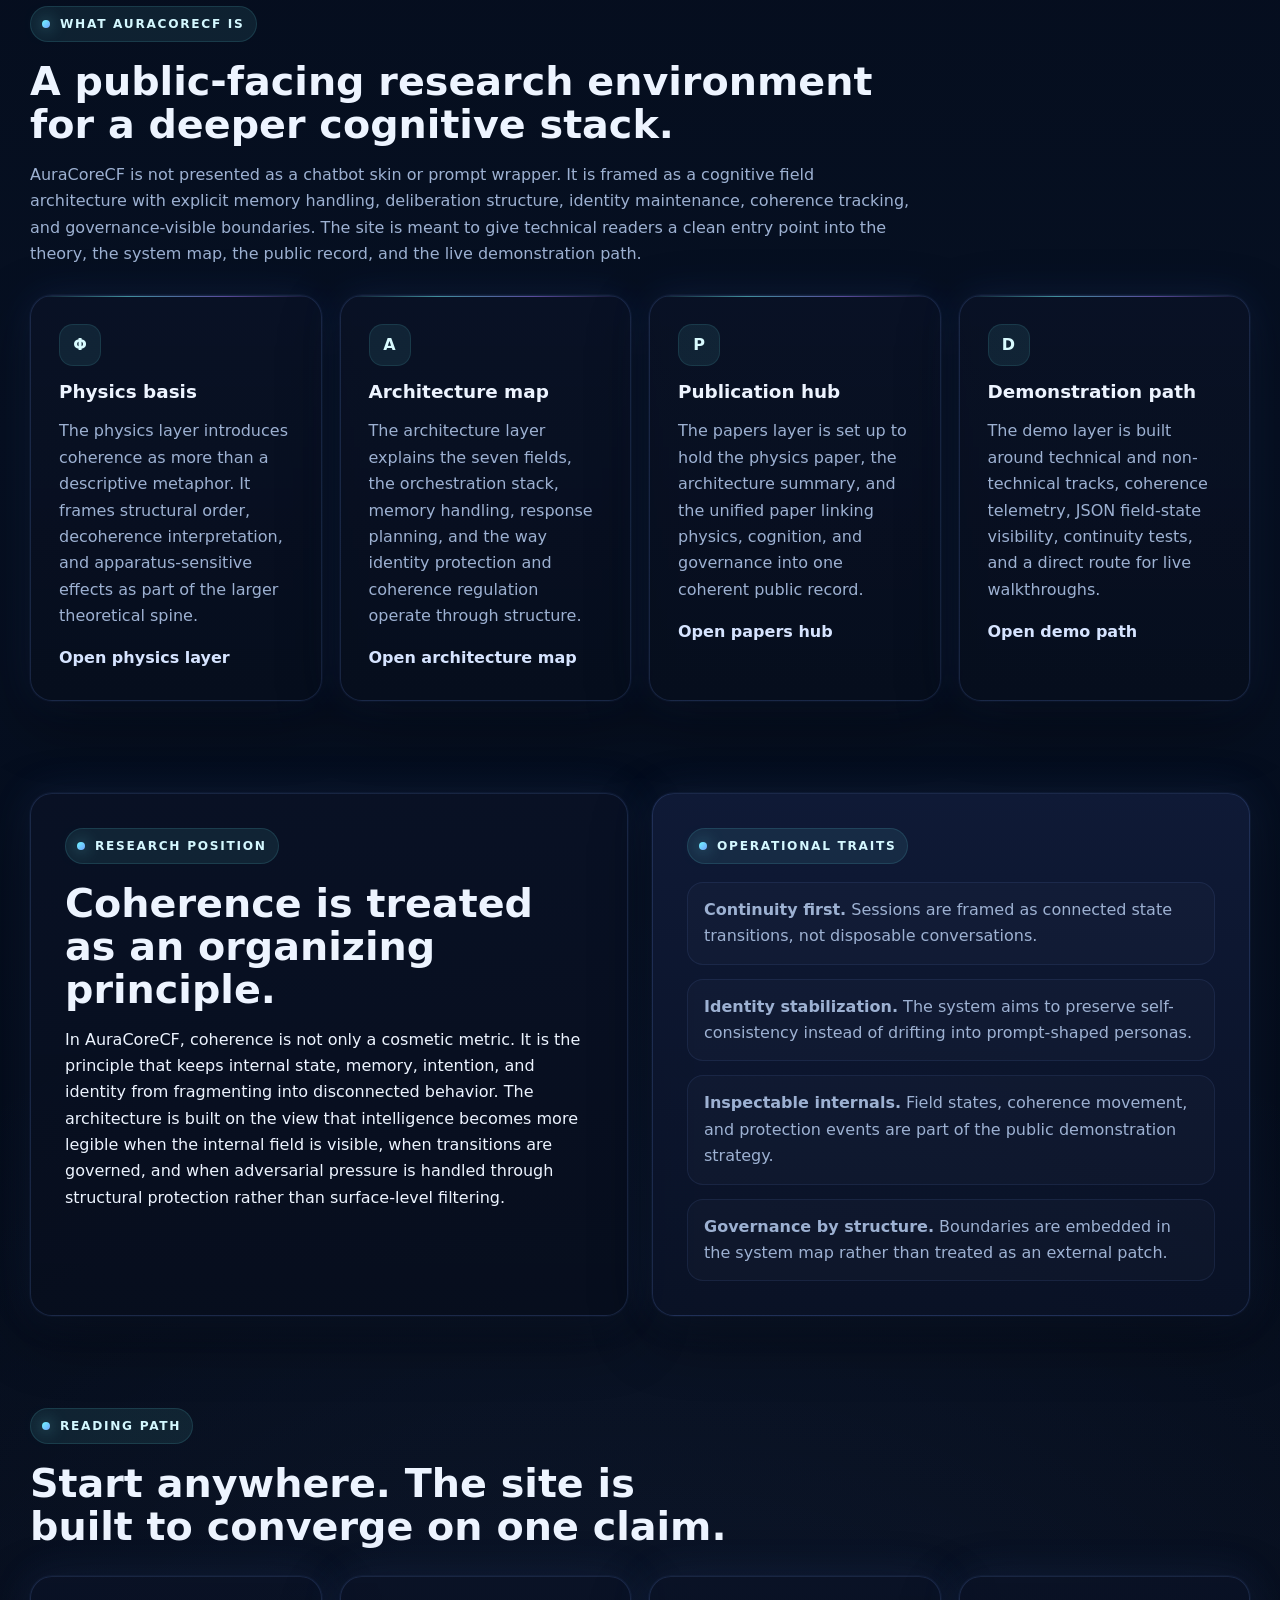
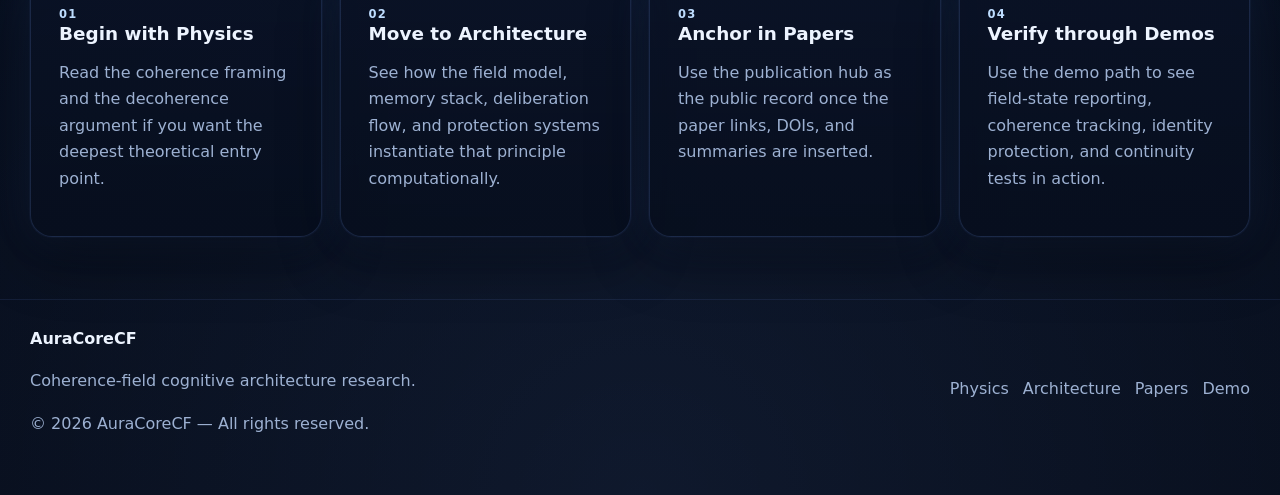
==== commit 18939597: "Update index.html" ====
--- a/index.html
+++ b/index.html
@@ -392,21 +392,24 @@
 
 <footer class="site-footer">
 
-<div class="container footer-wrap">
-
-<div>
-<strong>AuraCoreCF</strong>
-<p>Coherence-field cognitive architecture research.</p>
-</div>
-
-<div class="footer-links">
-<a href="physics.html">Physics</a>
-<a href="aura.html">Architecture</a>
-<a href="papers.html">Papers</a>
-<a href="demo.html">Demo</a>
-</div>
-
-</div>
+  <div class="container footer-wrap">
+
+    <div>
+      <strong>AuraCoreCF</strong>
+      <p>Coherence-field cognitive architecture research.</p>
+      <p class="copyright">
+        © 2026 AuraCoreCF — All rights reserved.
+      </p>
+    </div>
+
+    <div class="footer-links">
+      <a href="physics.html">Physics</a>
+      <a href="aura.html">Architecture</a>
+      <a href="papers.html">Papers</a>
+      <a href="demo.html">Demo</a>
+    </div>
+
+  </div>
 
 </footer>
 
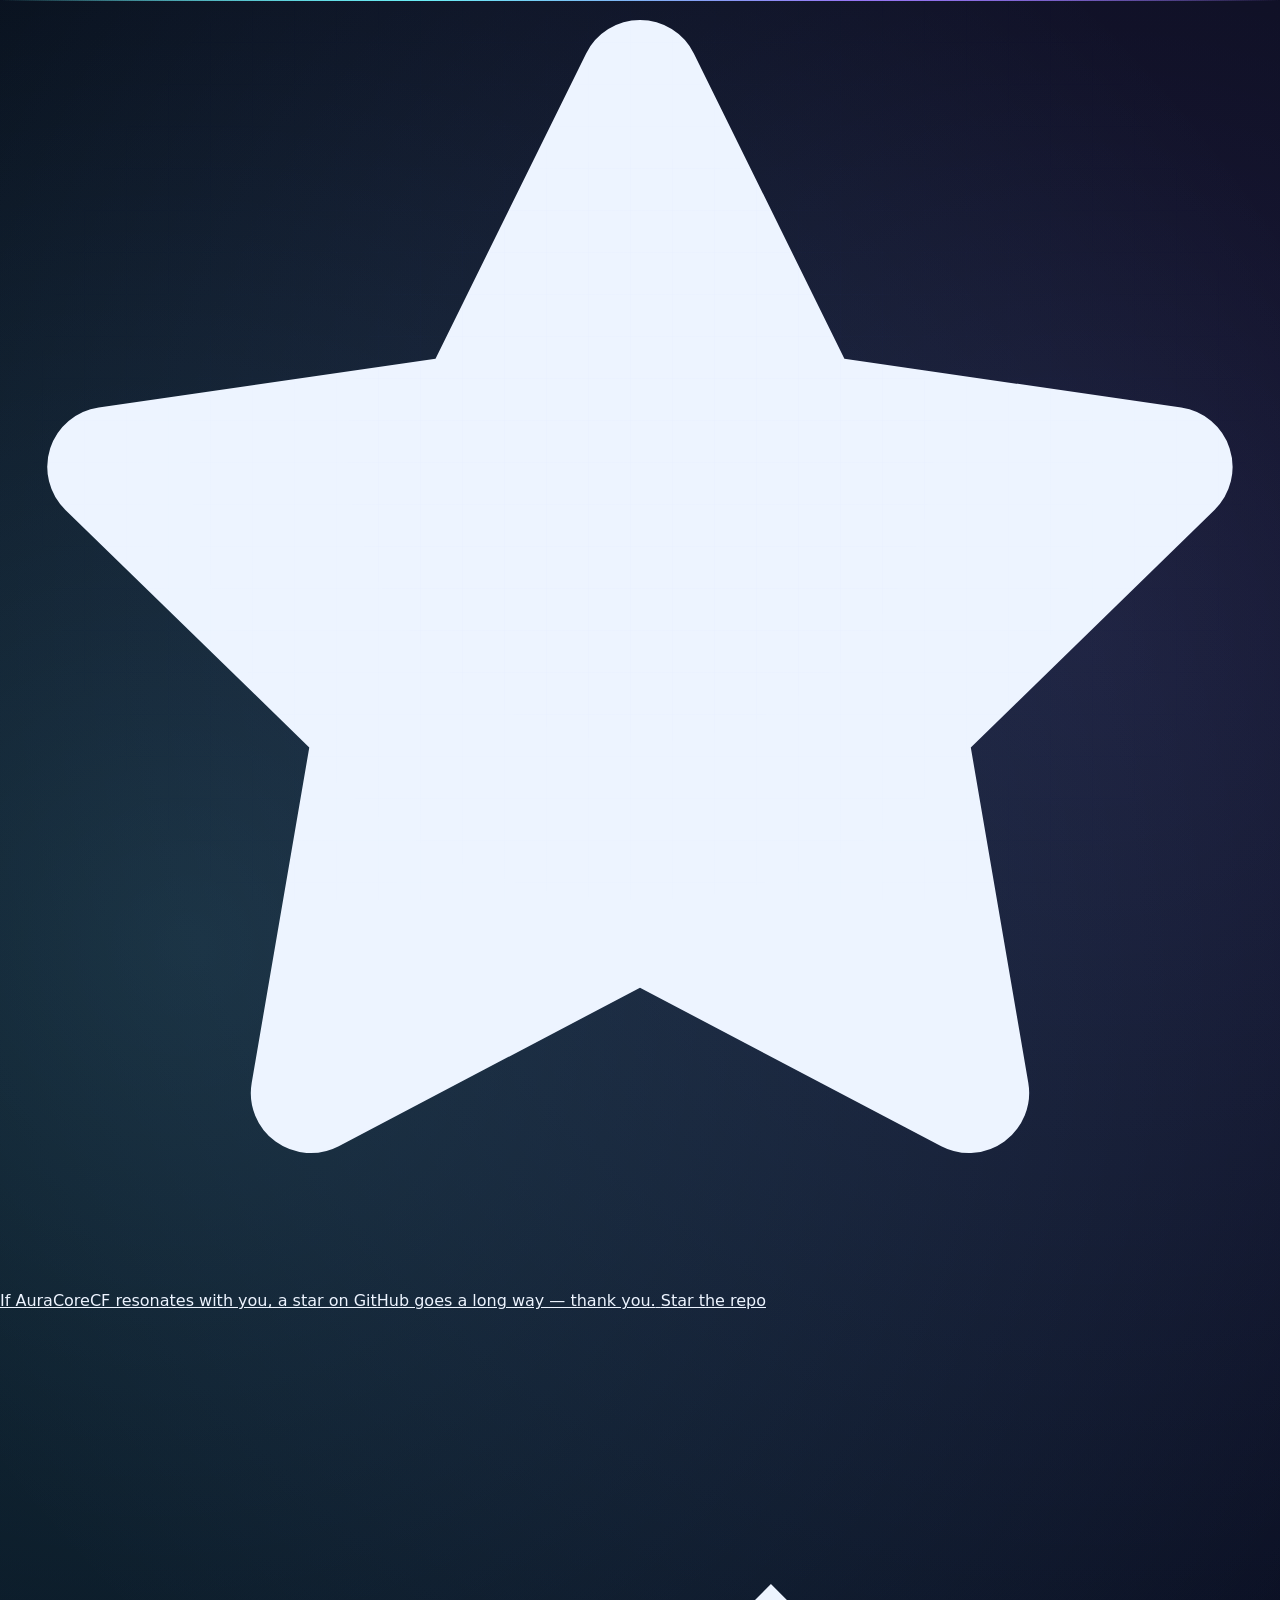
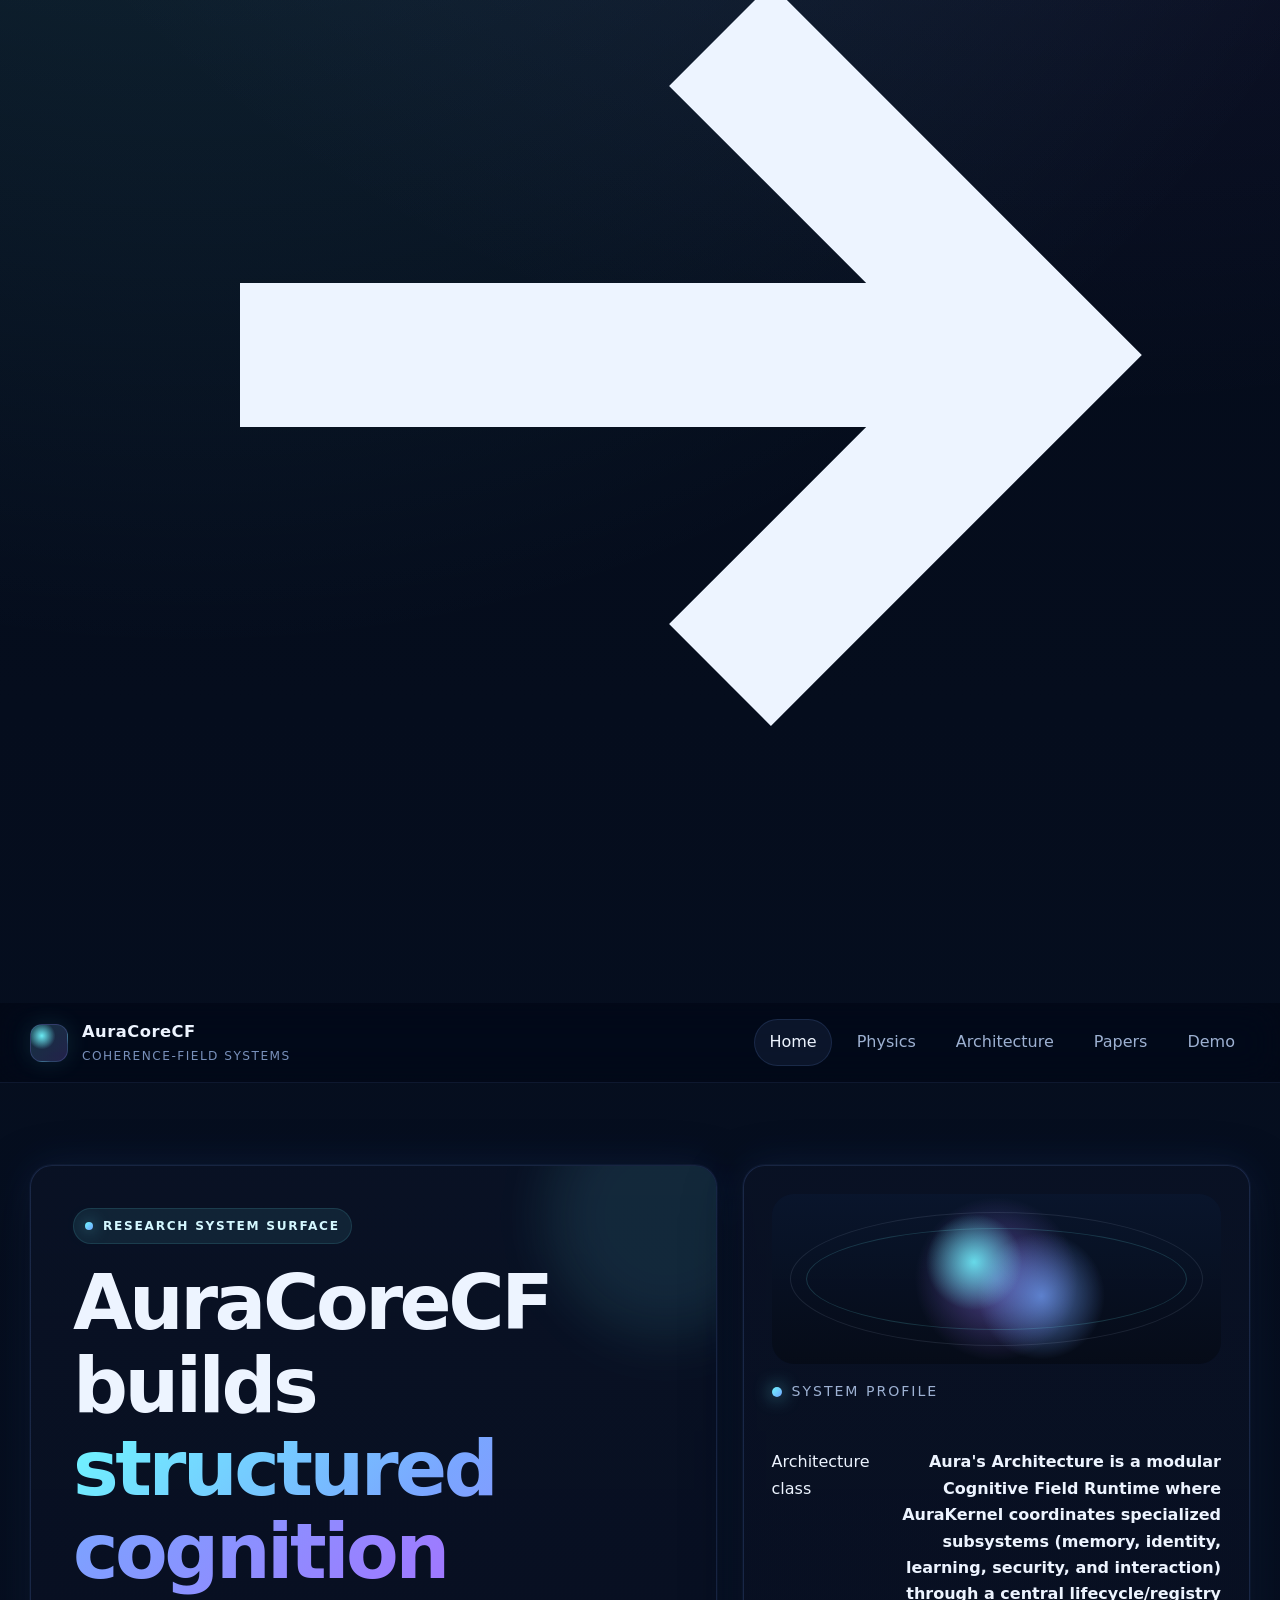
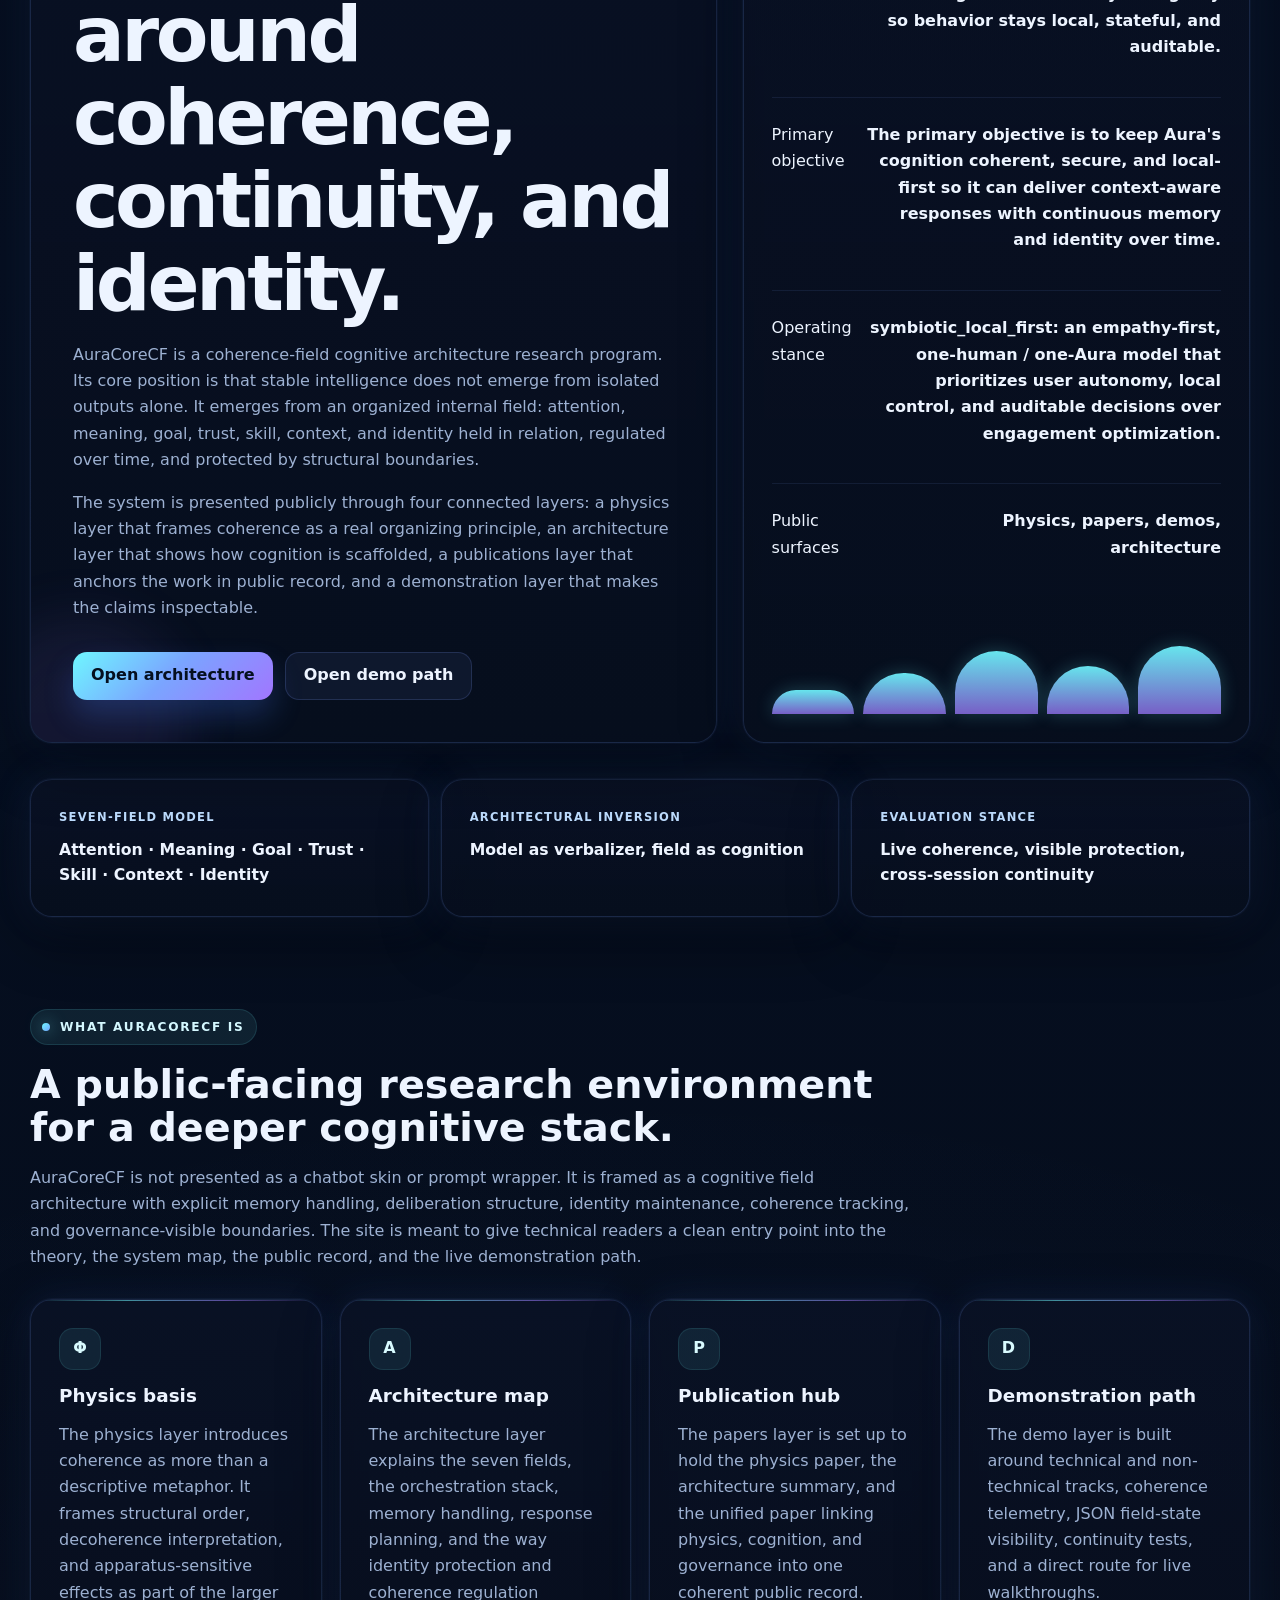
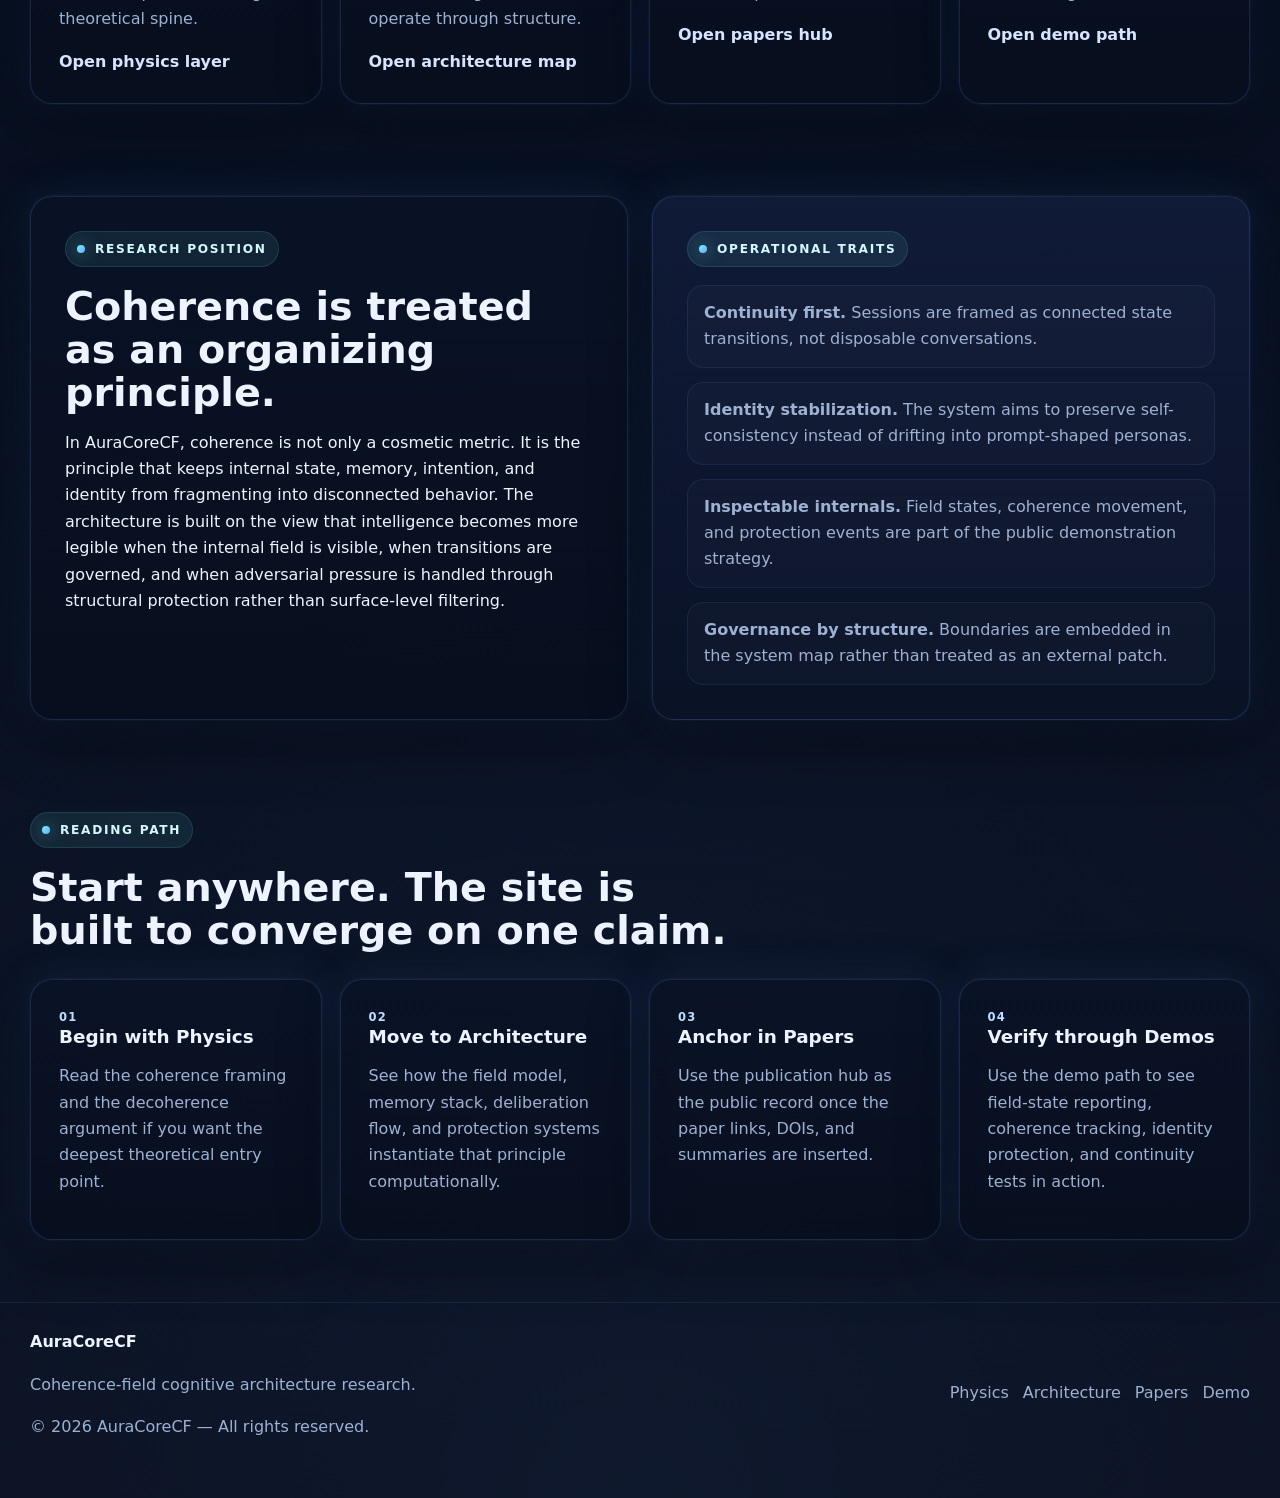
==== commit c6cdeffd: "Update index.html" ====
--- a/index.html
+++ b/index.html
@@ -10,6 +10,19 @@
 
 <body>
 
+<div class="repo-bar">
+  <a class="repo-bar-link" href="https://github.com/AuraCoreCF/AuraCoreCF.github.io" target="_blank" rel="noopener">
+    <svg class="repo-bar-icon" viewBox="0 0 16 16" fill="currentColor" aria-hidden="true">
+      <path d="M8 .25a.75.75 0 0 1 .673.418l1.882 3.815 4.21.612a.75.75 0 0 1 .416 1.279l-3.046 2.97.719 4.192a.751.751 0 0 1-1.088.791L8 12.347l-3.766 1.98a.75.75 0 0 1-1.088-.79l.72-4.194L.818 6.374a.75.75 0 0 1 .416-1.28l4.21-.611L7.327.668A.75.75 0 0 1 8 .25Z"/>
+    </svg>
+    <span class="repo-bar-text">If AuraCoreCF resonates with you, a star on GitHub goes a long way&nbsp;—&nbsp;thank you.</span>
+    <span class="repo-bar-cta">Star the repo</span>
+    <svg class="repo-bar-arrow" viewBox="0 0 16 16" fill="none" stroke="currentColor" stroke-width="1.8" aria-hidden="true">
+      <path d="M3 8h10M9 4l4 4-4 4"/>
+    </svg>
+  </a>
+</div>
+
 <header class="site-header">
   <div class="container nav-wrap">
 
@@ -89,7 +102,7 @@
 <div class="kv-row">
 <span>Architecture class</span>
 <span>
-Aura’s Architecture is a modular Cognitive Field Runtime where AuraKernel
+Aura's Architecture is a modular Cognitive Field Runtime where AuraKernel
 coordinates specialized subsystems (memory, identity, learning, security,
 and interaction) through a central lifecycle/registry so behavior stays
 local, stateful, and auditable.
@@ -99,7 +112,7 @@
 <div class="kv-row">
 <span>Primary objective</span>
 <span>
-The primary objective is to keep Aura’s cognition coherent, secure,
+The primary objective is to keep Aura's cognition coherent, secure,
 and local-first so it can deliver context-aware responses with
 continuous memory and identity over time.
 </span>
--- a/styles.css
+++ b/styles.css
@@ -20,7 +20,9 @@
 }
 
 * { box-sizing: border-box; }
+
 html { scroll-behavior: smooth; }
+
 body {
   margin: 0;
   color: var(--text);
@@ -33,6 +35,7 @@
     linear-gradient(180deg, var(--bg-0) 0%, var(--bg-1) 55%, #040915 100%);
   min-height: 100vh;
 }
+
 body::before {
   content: "";
   position: fixed;
@@ -47,6 +50,7 @@
 }
 
 a { color: inherit; }
+
 .container {
   width: min(var(--max-width), calc(100% - 40px));
   margin: 0 auto;
@@ -60,6 +64,7 @@
   background: rgba(3, 7, 19, 0.62);
   border-bottom: 1px solid rgba(120, 160, 255, 0.10);
 }
+
 .nav-wrap,
 .footer-wrap {
   display: flex;
@@ -67,12 +72,15 @@
   justify-content: space-between;
   gap: 22px;
 }
+
 .nav-wrap { padding: 16px 0; }
+
 .brand-wrap {
   display: flex;
   align-items: center;
   gap: 14px;
 }
+
 .brand-mark {
   width: 38px;
   height: 38px;
@@ -83,6 +91,7 @@
   border: 1px solid rgba(130,160,255,0.20);
   box-shadow: 0 0 24px rgba(111,247,255,0.12);
 }
+
 .brand {
   text-decoration: none;
   color: var(--text);
@@ -90,6 +99,7 @@
   font-weight: 800;
   letter-spacing: 0.03em;
 }
+
 .brand-sub {
   display: block;
   color: var(--muted-2);
@@ -97,22 +107,26 @@
   letter-spacing: 0.12em;
   text-transform: uppercase;
 }
+
 .nav {
   display: flex;
   flex-wrap: wrap;
   gap: 10px;
 }
+
 .nav a,
 .footer-links a {
   text-decoration: none;
   color: var(--muted);
 }
+
 .nav a {
   position: relative;
   padding: 10px 15px;
   border-radius: 999px;
   transition: 0.22s ease;
 }
+
 .nav a:hover,
 .nav a.active {
   color: var(--text);
@@ -121,19 +135,24 @@
 }
 
 .hero,
-.page-main { padding: 82px 0 62px; }
+.page-main {
+  padding: 82px 0 62px;
+}
+
 .hero-grid {
   display: grid;
   grid-template-columns: minmax(0, 1.15fr) minmax(320px, 0.85fr);
   gap: 26px;
   align-items: stretch;
 }
+
 .hero-copy {
   position: relative;
   padding: 42px;
   border-radius: 30px;
   overflow: hidden;
 }
+
 .hero-copy::before,
 .hero-copy::after {
   content: "";
@@ -143,6 +162,7 @@
   filter: blur(28px);
   opacity: 0.65;
 }
+
 .hero-copy::before {
   width: 240px;
   height: 240px;
@@ -150,6 +170,7 @@
   top: -70px;
   background: rgba(111, 247, 255, 0.16);
 }
+
 .hero-copy::after {
   width: 220px;
   height: 220px;
@@ -157,6 +178,7 @@
   bottom: -90px;
   background: rgba(157, 123, 255, 0.14);
 }
+
 .hero-copy > * { position: relative; z-index: 1; }
 
 .eyebrow {
@@ -174,6 +196,7 @@
   box-shadow: inset 0 0 0 1px rgba(111, 247, 255, 0.12);
   margin-bottom: 18px;
 }
+
 .eyebrow::before {
   content: "";
   width: 8px;
@@ -183,20 +206,27 @@
   box-shadow: 0 0 16px rgba(111,247,255,0.6);
 }
 
-h1,h2,h3 { margin: 0 0 14px; line-height: 1.08; }
+h1, h2, h3 {
+  margin: 0 0 14px;
+  line-height: 1.08;
+}
+
 h1 {
   font-size: clamp(3rem, 6vw, 5.35rem);
   letter-spacing: -0.045em;
   max-width: 12ch;
 }
+
 h2 { font-size: clamp(1.9rem, 3.1vw, 3rem); }
 h3 { font-size: 1.15rem; }
+
 .gradient-text {
   background: var(--primary);
   -webkit-background-clip: text;
   background-clip: text;
   color: transparent;
 }
+
 .lead,
 .section-heading p,
 .page-hero p,
@@ -210,7 +240,8 @@
 .list-muted,
 .stat-note,
 .timeline p,
-.demo-block p {
+.demo-block p,
+.muted {
   color: var(--muted);
 }
 
@@ -220,6 +251,7 @@
   border-radius: var(--radius);
   box-shadow: var(--shadow-lg), var(--shadow-glow);
 }
+
 .hero-copy,
 .hero-panel,
 .page-hero,
@@ -236,6 +268,7 @@
   box-shadow: var(--shadow-lg), var(--shadow-glow);
   border-radius: var(--radius);
 }
+
 .hero-panel,
 .page-hero,
 .card,
@@ -245,12 +278,16 @@
 .cta-panel,
 .metric-card,
 .demo-block,
-.timeline-item { padding: 28px; }
+.timeline-item {
+  padding: 28px;
+}
+
 .hero-panel {
   display: grid;
   grid-template-rows: auto auto 1fr;
   gap: 16px;
 }
+
 .orb {
   height: 170px;
   border-radius: 22px;
@@ -262,6 +299,7 @@
   position: relative;
   overflow: hidden;
 }
+
 .orb::before,
 .orb::after {
   content: "";
@@ -270,18 +308,22 @@
   border-radius: 50%;
   border: 1px solid rgba(200,220,255,0.10);
 }
+
 .orb::after {
   inset: 34px;
   border-color: rgba(111,247,255,0.16);
 }
+
 .hero-metrics {
   display: grid;
   grid-template-columns: repeat(3, minmax(0, 1fr));
   gap: 12px;
 }
+
 .metric-card {
   min-height: 120px;
 }
+
 .metric-label,
 .paper-meta,
 .kicker {
@@ -291,6 +333,7 @@
   font-size: 0.72rem;
   font-weight: 800;
 }
+
 .metric-value {
   font-size: 1.45rem;
   font-weight: 800;
@@ -307,6 +350,7 @@
   gap: 12px;
   margin-top: 30px;
 }
+
 .button {
   display: inline-flex;
   align-items: center;
@@ -318,31 +362,43 @@
   text-decoration: none;
   font-weight: 800;
   transition: transform 0.22s ease, box-shadow 0.22s ease, opacity 0.22s ease;
-}
+  border: 0;
+  cursor: pointer;
+}
+
 .button:hover { transform: translateY(-1px); }
+
 .button-primary {
   background: var(--primary);
   color: #05101f;
   box-shadow: 0 16px 30px rgba(72, 129, 255, 0.24);
 }
+
 .button-secondary {
   background: rgba(110, 142, 220, 0.08);
   color: var(--text);
   border: 1px solid rgba(130, 160, 255, 0.18);
 }
+
 .text-link {
   color: #d6e4ff;
   text-decoration: none;
   font-weight: 700;
 }
+
 .text-link:hover { color: white; }
 
-.section { padding: 30px 0 62px; }
+.section {
+  padding: 30px 0 62px;
+}
+
 .section-heading {
   max-width: 880px;
   margin-bottom: 28px;
 }
+
 .section-heading.narrow { max-width: 720px; }
+
 .card-grid,
 .feature-list,
 .stack-list,
@@ -352,6 +408,7 @@
   display: grid;
   gap: 18px;
 }
+
 .four-up { grid-template-columns: repeat(4, minmax(0, 1fr)); }
 .feature-list { grid-template-columns: repeat(3, minmax(0, 1fr)); }
 .content-grid { grid-template-columns: repeat(2, minmax(0, 1fr)); margin-top: 22px; }
@@ -363,6 +420,7 @@
   position: relative;
   overflow: hidden;
 }
+
 .card::before,
 .page-hero::before,
 .content-block::before,
@@ -376,12 +434,17 @@
   height: 1px;
   background: linear-gradient(90deg, transparent, rgba(111,247,255,0.55), rgba(157,123,255,0.55), transparent);
 }
+
 .card > *,
 .page-hero > *,
 .content-block > *,
 .paper-card > *,
 .demo-block > *,
-.cta-panel > * { position: relative; z-index: 1; }
+.cta-panel > * {
+  position: relative;
+  z-index: 1;
+}
+
 .card-icon {
   width: 42px;
   height: 42px;
@@ -394,12 +457,15 @@
   color: #d9fbff;
   font-weight: 900;
 }
+
 .styled-list {
   margin: 0;
   padding-left: 18px;
   color: var(--muted);
 }
+
 .styled-list li + li { margin-top: 8px; }
+
 .callout {
   margin-top: 18px;
   padding: 14px 16px;
@@ -408,10 +474,12 @@
   border-radius: 14px;
   color: var(--muted);
 }
+
 .kv {
   display: grid;
   gap: 12px;
 }
+
 .kv-row {
   display: flex;
   justify-content: space-between;
@@ -419,7 +487,9 @@
   padding: 12px 0;
   border-bottom: 1px solid rgba(130,160,255,0.10);
 }
+
 .kv-row:last-child { border-bottom: 0; }
+
 .kv-row span:last-child {
   color: var(--text);
   font-weight: 600;
@@ -432,16 +502,353 @@
   justify-content: space-between;
   gap: 24px;
 }
+
 .site-footer {
   padding: 26px 0 42px;
   border-top: 1px solid rgba(120, 160, 255, 0.10);
 }
+
 .footer-links {
   display: flex;
   flex-wrap: wrap;
   gap: 14px;
 }
+
 .footer-links a:hover { color: var(--text); }
+
+.hero-deep { padding-bottom: 36px; }
+.section-tight-top { padding-top: 0; }
+.section-padless-top { padding-top: 10px; }
+
+.system-panel {
+  padding: 28px;
+  position: relative;
+  overflow: hidden;
+}
+
+.panel-header-row {
+  display: flex;
+  align-items: center;
+  gap: 10px;
+  margin-bottom: 18px;
+  color: var(--muted);
+  font-size: 0.88rem;
+  text-transform: uppercase;
+  letter-spacing: .14em;
+}
+
+.status-dot {
+  width: 10px;
+  height: 10px;
+  border-radius: 999px;
+  background: linear-gradient(135deg, var(--glow-cyan), var(--glow-blue));
+  box-shadow: 0 0 18px rgba(111,247,255,.8);
+}
+
+.compact-kv .kv-row span:last-child { text-align: right; }
+
+.signal-bars {
+  display: flex;
+  align-items: flex-end;
+  gap: 9px;
+  height: 74px;
+  margin-top: 26px;
+}
+
+.signal-bars span {
+  flex: 1;
+  border-radius: 999px 999px 6px 6px;
+  background: linear-gradient(180deg, rgba(111,247,255,.92), rgba(157,123,255,.75));
+  box-shadow: 0 0 18px rgba(111,247,255,.22);
+}
+
+.signal-bars span:nth-child(1) { height: 32%; }
+.signal-bars span:nth-child(2) { height: 55%; }
+.signal-bars span:nth-child(3) { height: 84%; }
+.signal-bars span:nth-child(4) { height: 64%; }
+.signal-bars span:nth-child(5) { height: 92%; }
+
+.hero-metrics-wide .metric-value { font-size: .98rem; }
+
+.card-glow {
+  position: relative;
+  overflow: hidden;
+}
+
+.card-glow::after {
+  content: "";
+  position: absolute;
+  inset: auto -20% -45% auto;
+  width: 150px;
+  height: 150px;
+  border-radius: 50%;
+  background: radial-gradient(circle, rgba(111,247,255,.18), transparent 65%);
+  pointer-events: none;
+}
+
+.split-panel-grid {
+  display: grid;
+  grid-template-columns: repeat(2, minmax(0,1fr));
+  gap: 24px;
+}
+
+.split-panel { padding: 34px; }
+
+.accent-panel {
+  background: linear-gradient(180deg, rgba(17,28,58,.88), rgba(10,18,38,.88));
+}
+
+.bullet-stack {
+  display: grid;
+  gap: 14px;
+}
+
+.bullet-item {
+  padding: 14px 16px;
+  border-radius: 16px;
+  background: rgba(255,255,255,.02);
+  border: 1px solid rgba(120,160,255,.1);
+  color: var(--muted);
+}
+
+.wide-timeline {
+  grid-template-columns: repeat(4, minmax(0,1fr));
+}
+
+.wide-timeline.three-up {
+  grid-template-columns: repeat(3, minmax(0,1fr));
+}
+
+.fields-grid {
+  grid-template-columns: repeat(4, minmax(0,1fr));
+}
+
+.mini-card {
+  background: linear-gradient(180deg, rgba(10,18,38,.82), rgba(7,14,29,.85));
+  border: 1px solid var(--border);
+  border-radius: 18px;
+  padding: 18px;
+  box-shadow: var(--shadow-glow);
+}
+
+.mini-card span {
+  display: block;
+  font-size: .8rem;
+  letter-spacing: .14em;
+  color: #d6f8ff;
+  text-transform: uppercase;
+  font-weight: 800;
+  margin-bottom: 10px;
+}
+
+.mini-card p {
+  margin: 0;
+  color: var(--muted);
+  font-size: .95rem;
+}
+
+.stack-grid {
+  display: grid;
+  grid-template-columns: repeat(2, minmax(0,1fr));
+  gap: 22px;
+  margin-top: 22px;
+}
+
+.stack-card {
+  background: rgba(255,255,255,.02);
+  border: 1px solid rgba(120,160,255,.1);
+  border-radius: 20px;
+  padding: 22px;
+}
+
+.split-band {
+  display: grid;
+  grid-template-columns: 1.2fr .8fr;
+  gap: 24px;
+  padding: 34px;
+}
+
+.band-stats {
+  display: grid;
+  gap: 14px;
+}
+
+.band-stat {
+  padding: 16px 18px;
+  border-radius: 18px;
+  background: rgba(255,255,255,.025);
+  border: 1px solid rgba(120,160,255,.1);
+}
+
+.band-stat span {
+  display: block;
+  color: var(--muted-2);
+  text-transform: uppercase;
+  letter-spacing: .12em;
+  font-size: .74rem;
+  margin-bottom: 8px;
+}
+
+.band-stat strong { font-size: 1rem; }
+
+.paper-tags {
+  display: flex;
+  flex-wrap: wrap;
+  gap: 10px;
+  margin: 18px 0 20px;
+}
+
+.paper-tags span {
+  padding: 8px 12px;
+  border-radius: 999px;
+  background: rgba(122,165,255,.08);
+  box-shadow: inset 0 0 0 1px rgba(122,165,255,.14);
+  color: #d9e6ff;
+  font-size: .86rem;
+}
+
+.link-status-row {
+  display: grid;
+  grid-template-columns: repeat(3, minmax(0,1fr));
+  gap: 14px;
+}
+
+.link-status {
+  padding: 14px 16px;
+  border-radius: 16px;
+  background: rgba(255,255,255,.02);
+  border: 1px solid rgba(120,160,255,.1);
+}
+
+.link-status strong {
+  display: block;
+  margin-bottom: 6px;
+}
+
+.link-status span {
+  color: var(--muted);
+  font-size: .94rem;
+}
+
+.two-strong {
+  grid-template-columns: repeat(2, minmax(0,1fr));
+}
+
+.strong-callout {
+  padding: 20px 22px;
+  border-radius: 18px;
+  border: 1px solid rgba(111,247,255,.18);
+  background: linear-gradient(180deg, rgba(15,27,57,.9), rgba(9,17,34,.92));
+  color: var(--text);
+}
+
+.diagram-panel {
+  background: rgba(10,18,38,.82);
+  border: 1px solid var(--border);
+  border-radius: var(--radius);
+  padding: 32px;
+  box-shadow: var(--shadow-lg), var(--shadow-glow);
+  overflow: auto;
+  margin-top: 28px;
+}
+
+.system-diagram {
+  font-family: "Courier New", monospace;
+  font-size: 14px;
+  line-height: 1.45;
+  color: #b8c5ff;
+  white-space: pre;
+}
+
+.checksum-box {
+  margin-top: 18px;
+  padding: 16px 20px;
+  border-radius: 12px;
+  border: 1px solid rgba(120,160,255,.15);
+  background: rgba(10,18,38,.65);
+}
+
+.checksum-box code {
+  display: block;
+  margin-top: 6px;
+  font-family: monospace;
+  word-break: break-all;
+  color: #b8c5ff;
+}
+
+/* Bug report popup */
+.modal-overlay {
+  position: fixed;
+  inset: 0;
+  background: rgba(2, 8, 20, 0.74);
+  backdrop-filter: blur(10px);
+  display: none;
+  align-items: center;
+  justify-content: center;
+  padding: 24px;
+  z-index: 200;
+}
+
+.modal-overlay:target {
+  display: flex;
+}
+
+.modal-card {
+  width: min(620px, 100%);
+  background: linear-gradient(180deg, rgba(10, 18, 38, 0.94), rgba(7, 14, 29, 0.96));
+  border: 1px solid var(--border);
+  border-radius: 24px;
+  box-shadow: var(--shadow-lg), var(--shadow-glow);
+  padding: 30px;
+  position: relative;
+}
+
+.modal-card h2 {
+  margin-bottom: 12px;
+}
+
+.modal-card p {
+  color: var(--muted);
+  margin-bottom: 14px;
+}
+
+.modal-email {
+  display: inline-flex;
+  align-items: center;
+  justify-content: center;
+  min-height: 50px;
+  padding: 0 16px;
+  border-radius: 14px;
+  background: rgba(255,255,255,.03);
+  border: 1px solid rgba(120,160,255,.14);
+  color: var(--text);
+  text-decoration: none;
+  font-weight: 700;
+  word-break: break-word;
+}
+
+.modal-close {
+  position: absolute;
+  top: 14px;
+  right: 14px;
+  width: 38px;
+  height: 38px;
+  border-radius: 999px;
+  display: grid;
+  place-items: center;
+  text-decoration: none;
+  color: var(--text);
+  background: rgba(255,255,255,.04);
+  border: 1px solid rgba(120,160,255,.14);
+  font-size: 1.1rem;
+  line-height: 1;
+}
+
+.modal-close:hover,
+.modal-email:hover {
+  box-shadow: inset 0 0 0 1px rgba(122,165,255,.14);
+  background: rgba(122,165,255,.08);
+}
 
 @media (max-width: 1080px) {
   .hero-grid,
@@ -455,15 +862,35 @@
     grid-template-columns: 1fr;
   }
 }
+
+@media (max-width: 960px) {
+  .split-panel-grid,
+  .stack-grid,
+  .split-band,
+  .wide-timeline,
+  .wide-timeline.three-up,
+  .fields-grid,
+  .two-strong {
+    grid-template-columns: 1fr;
+  }
+}
+
 @media (max-width: 720px) {
-  .container { width: min(var(--max-width), calc(100% - 24px)); }
+  .container {
+    width: min(var(--max-width), calc(100% - 24px));
+  }
+
   .nav-wrap,
   .footer-wrap {
     flex-direction: column;
     align-items: flex-start;
   }
+
   .hero,
-  .page-main { padding-top: 42px; }
+  .page-main {
+    padding-top: 42px;
+  }
+
   .hero-copy,
   .hero-panel,
   .page-hero,
@@ -474,55 +901,13 @@
   .cta-panel,
   .metric-card,
   .demo-block,
-  .timeline-item { padding: 22px; }
+  .timeline-item {
+    padding: 22px;
+  }
+
   h1 { max-width: 100%; }
-}
-
-
-.hero-deep { padding-bottom: 36px; }
-.section-tight-top { padding-top: 0; }
-.section-padless-top { padding-top: 10px; }
-.system-panel { padding: 28px; position: relative; overflow: hidden; }
-.panel-header-row { display:flex; align-items:center; gap:10px; margin-bottom: 18px; color: var(--muted); font-size:0.88rem; text-transform: uppercase; letter-spacing: .14em; }
-.status-dot { width:10px; height:10px; border-radius:999px; background: linear-gradient(135deg, var(--glow-cyan), var(--glow-blue)); box-shadow: 0 0 18px rgba(111,247,255,.8); }
-.compact-kv .kv-row span:last-child { text-align:right; }
-.signal-bars { display:flex; align-items:flex-end; gap:9px; height: 74px; margin-top: 26px; }
-.signal-bars span { flex:1; border-radius:999px 999px 6px 6px; background: linear-gradient(180deg, rgba(111,247,255,.92), rgba(157,123,255,.75)); box-shadow: 0 0 18px rgba(111,247,255,.22); }
-.signal-bars span:nth-child(1){ height:32%; }
-.signal-bars span:nth-child(2){ height:55%; }
-.signal-bars span:nth-child(3){ height:84%; }
-.signal-bars span:nth-child(4){ height:64%; }
-.signal-bars span:nth-child(5){ height:92%; }
-.hero-metrics-wide .metric-value { font-size: .98rem; }
-.card-glow { position: relative; overflow:hidden; }
-.card-glow::after { content:""; position:absolute; inset:auto -20% -45% auto; width:150px; height:150px; border-radius:50%; background: radial-gradient(circle, rgba(111,247,255,.18), transparent 65%); pointer-events:none; }
-.split-panel-grid { display:grid; grid-template-columns:repeat(2,minmax(0,1fr)); gap:24px; }
-.split-panel { padding: 34px; }
-.accent-panel { background: linear-gradient(180deg, rgba(17,28,58,.88), rgba(10,18,38,.88)); }
-.bullet-stack { display:grid; gap:14px; }
-.bullet-item { padding: 14px 16px; border-radius: 16px; background: rgba(255,255,255,.02); border: 1px solid rgba(120,160,255,.1); color: var(--muted); }
-.wide-timeline { grid-template-columns: repeat(4, minmax(0,1fr)); }
-.wide-timeline.three-up { grid-template-columns: repeat(3, minmax(0,1fr)); }
-.fields-grid { grid-template-columns: repeat(4, minmax(0,1fr)); }
-.mini-card { background: linear-gradient(180deg, rgba(10,18,38,.82), rgba(7,14,29,.85)); border:1px solid var(--border); border-radius:18px; padding:18px; box-shadow: var(--shadow-glow); }
-.mini-card span { display:block; font-size:.8rem; letter-spacing:.14em; color:#d6f8ff; text-transform:uppercase; font-weight:800; margin-bottom:10px; }
-.mini-card p { margin:0; color:var(--muted); font-size:.95rem; }
-.stack-grid { display:grid; grid-template-columns: repeat(2,minmax(0,1fr)); gap:22px; margin-top: 22px; }
-.stack-card { background: rgba(255,255,255,.02); border:1px solid rgba(120,160,255,.1); border-radius:20px; padding:22px; }
-.split-band { display:grid; grid-template-columns: 1.2fr .8fr; gap:24px; padding:34px; }
-.band-stats { display:grid; gap:14px; }
-.band-stat { padding:16px 18px; border-radius:18px; background: rgba(255,255,255,.025); border:1px solid rgba(120,160,255,.1); }
-.band-stat span { display:block; color: var(--muted-2); text-transform:uppercase; letter-spacing:.12em; font-size:.74rem; margin-bottom:8px; }
-.band-stat strong { font-size:1rem; }
-.paper-tags { display:flex; flex-wrap:wrap; gap:10px; margin:18px 0 20px; }
-.paper-tags span { padding:8px 12px; border-radius:999px; background: rgba(122,165,255,.08); box-shadow: inset 0 0 0 1px rgba(122,165,255,.14); color:#d9e6ff; font-size:.86rem; }
-.link-status-row { display:grid; grid-template-columns: repeat(3,minmax(0,1fr)); gap:14px; }
-.link-status { padding:14px 16px; border-radius:16px; background: rgba(255,255,255,.02); border:1px solid rgba(120,160,255,.1); }
-.link-status strong { display:block; margin-bottom:6px; }
-.link-status span { color: var(--muted); font-size:.94rem; }
-.two-strong { grid-template-columns: repeat(2, minmax(0,1fr)); }
-.strong-callout { padding: 20px 22px; border-radius: 18px; border: 1px solid rgba(111,247,255,.18); background: linear-gradient(180deg, rgba(15,27,57,.9), rgba(9,17,34,.92)); color: var(--text); }
-
-@media (max-width: 960px) {
-  .split-panel-grid, .stack-grid, .split-band, .wide-timeline, .wide-timeline.three-up, .fields-grid, .two-strong { grid-template-columns: 1fr; }
-}
+
+  .modal-card {
+    padding: 24px;
+  }
+}
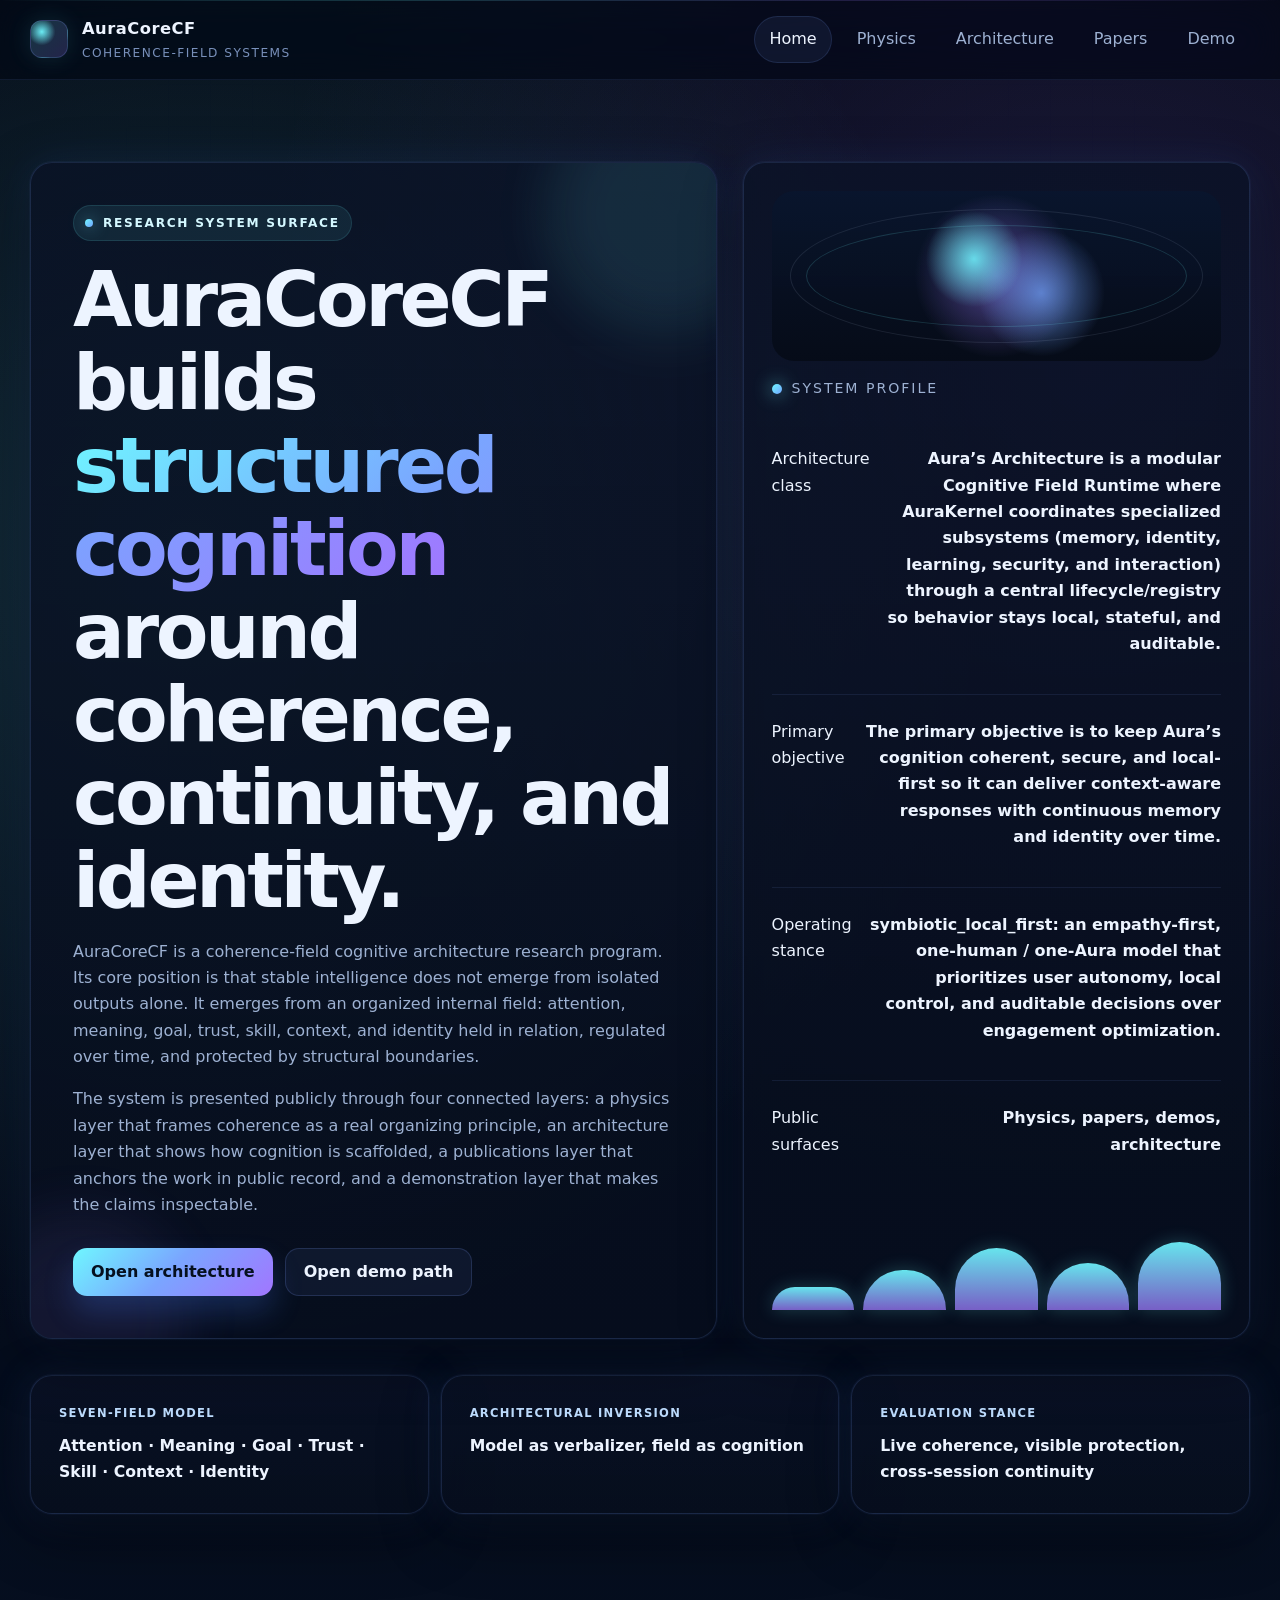
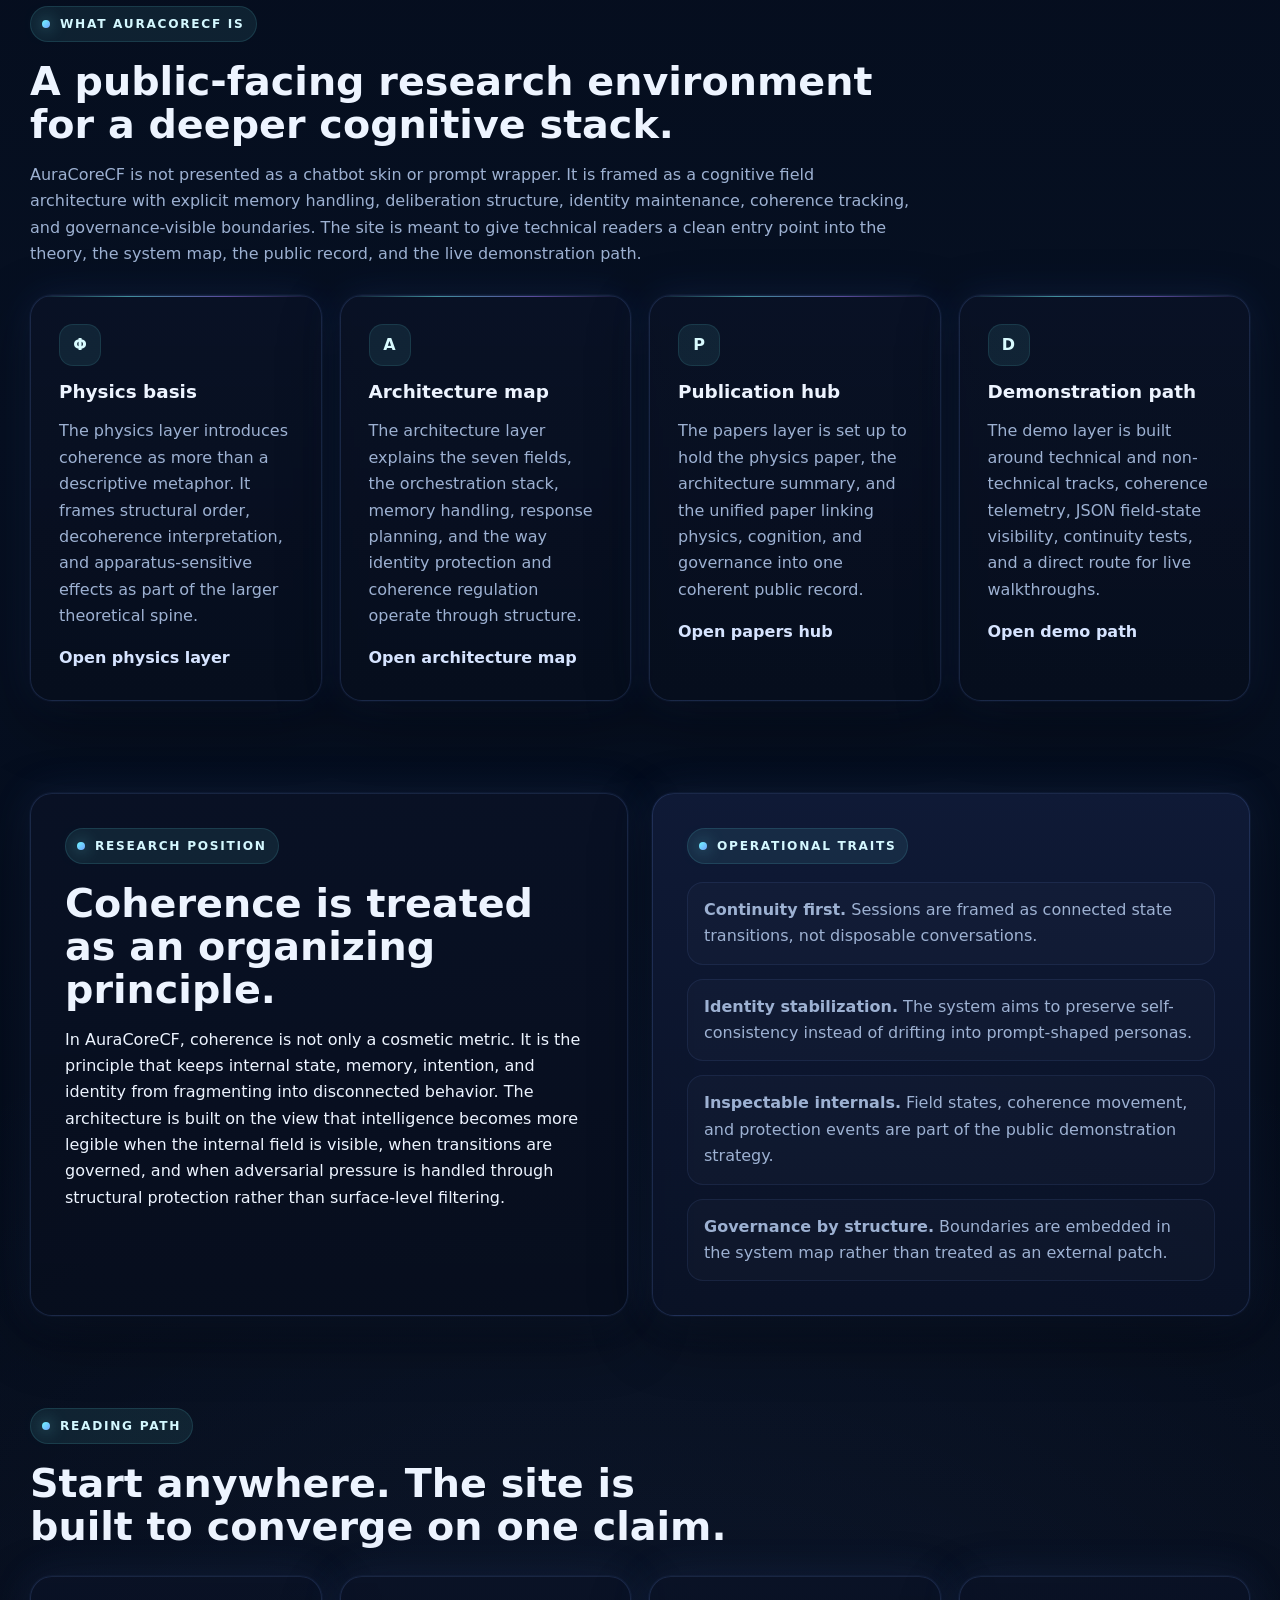
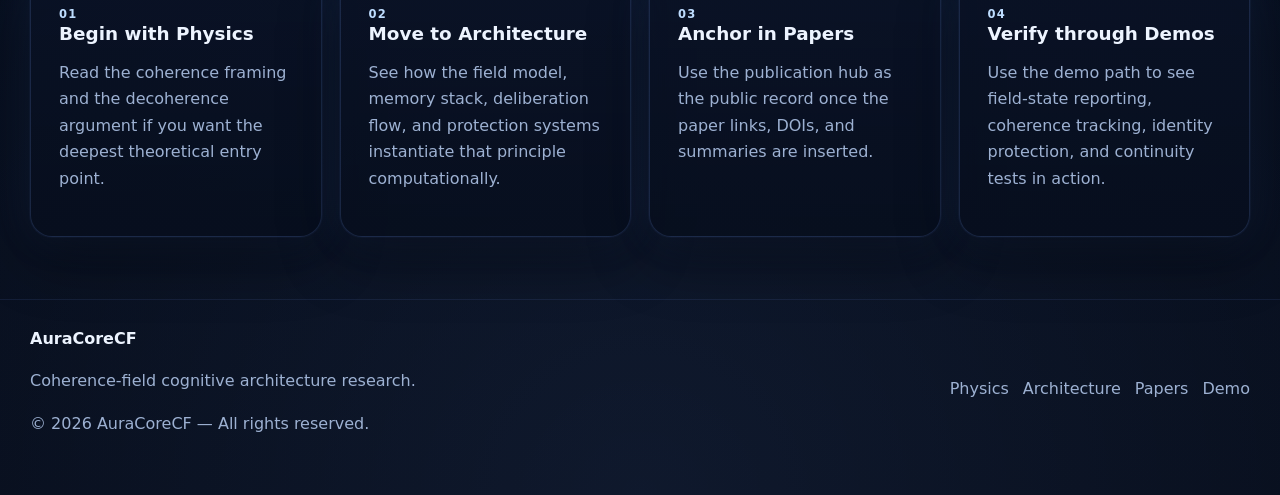
==== commit 0298e7a2: "Update index.html" ====
--- a/index.html
+++ b/index.html
@@ -10,19 +10,6 @@
 
 <body>
 
-<div class="repo-bar">
-  <a class="repo-bar-link" href="https://github.com/AuraCoreCF/AuraCoreCF.github.io" target="_blank" rel="noopener">
-    <svg class="repo-bar-icon" viewBox="0 0 16 16" fill="currentColor" aria-hidden="true">
-      <path d="M8 .25a.75.75 0 0 1 .673.418l1.882 3.815 4.21.612a.75.75 0 0 1 .416 1.279l-3.046 2.97.719 4.192a.751.751 0 0 1-1.088.791L8 12.347l-3.766 1.98a.75.75 0 0 1-1.088-.79l.72-4.194L.818 6.374a.75.75 0 0 1 .416-1.28l4.21-.611L7.327.668A.75.75 0 0 1 8 .25Z"/>
-    </svg>
-    <span class="repo-bar-text">If AuraCoreCF resonates with you, a star on GitHub goes a long way&nbsp;—&nbsp;thank you.</span>
-    <span class="repo-bar-cta">Star the repo</span>
-    <svg class="repo-bar-arrow" viewBox="0 0 16 16" fill="none" stroke="currentColor" stroke-width="1.8" aria-hidden="true">
-      <path d="M3 8h10M9 4l4 4-4 4"/>
-    </svg>
-  </a>
-</div>
-
 <header class="site-header">
   <div class="container nav-wrap">
 
@@ -102,7 +89,7 @@
 <div class="kv-row">
 <span>Architecture class</span>
 <span>
-Aura's Architecture is a modular Cognitive Field Runtime where AuraKernel
+Aura’s Architecture is a modular Cognitive Field Runtime where AuraKernel
 coordinates specialized subsystems (memory, identity, learning, security,
 and interaction) through a central lifecycle/registry so behavior stays
 local, stateful, and auditable.
@@ -112,7 +99,7 @@
 <div class="kv-row">
 <span>Primary objective</span>
 <span>
-The primary objective is to keep Aura's cognition coherent, secure,
+The primary objective is to keep Aura’s cognition coherent, secure,
 and local-first so it can deliver context-aware responses with
 continuous memory and identity over time.
 </span>
--- a/styles.css
+++ b/styles.css
@@ -56,6 +56,81 @@
   margin: 0 auto;
 }
 
+/* ── Repo announcement bar ─────────────────────────────────── */
+.repo-bar {
+  position: relative;
+  z-index: 60;
+  background: linear-gradient(90deg,
+    rgba(111,247,255,0.07) 0%,
+    rgba(157,123,255,0.09) 50%,
+    rgba(114,164,255,0.07) 100%);
+  border-bottom: 1px solid rgba(111,247,255,0.12);
+  padding: 10px 20px;
+  text-align: center;
+}
+
+.repo-bar-link {
+  display: inline-flex;
+  align-items: center;
+  gap: 10px;
+  text-decoration: none;
+  color: var(--muted);
+  font-size: 0.82rem;
+  letter-spacing: 0.01em;
+  transition: color 0.2s ease;
+}
+
+.repo-bar-link:hover { color: var(--text); }
+
+.repo-bar-icon {
+  width: 15px;
+  height: 15px;
+  color: #f4c542;
+  flex-shrink: 0;
+  filter: drop-shadow(0 0 6px rgba(244,197,66,0.45));
+}
+
+.repo-bar-text {
+  color: var(--muted);
+}
+
+.repo-bar-cta {
+  padding: 4px 11px;
+  border-radius: 999px;
+  background: rgba(111,247,255,0.08);
+  box-shadow: inset 0 0 0 1px rgba(111,247,255,0.16);
+  color: #d4f8ff;
+  font-weight: 700;
+  font-size: 0.78rem;
+  letter-spacing: 0.09em;
+  text-transform: uppercase;
+  white-space: nowrap;
+  transition: background 0.2s ease, box-shadow 0.2s ease;
+}
+
+.repo-bar-link:hover .repo-bar-cta {
+  background: rgba(111,247,255,0.14);
+  box-shadow: inset 0 0 0 1px rgba(111,247,255,0.28);
+}
+
+.repo-bar-arrow {
+  width: 15px;
+  height: 15px;
+  flex-shrink: 0;
+  color: var(--muted-2);
+  transition: transform 0.2s ease;
+}
+
+.repo-bar-link:hover .repo-bar-arrow {
+  transform: translateX(3px);
+}
+
+@media (max-width: 600px) {
+  .repo-bar-text { display: none; }
+}
+
+/* ── End repo bar ───────────────────────────────────────────── */
+
 .site-header {
   position: sticky;
   top: 0;
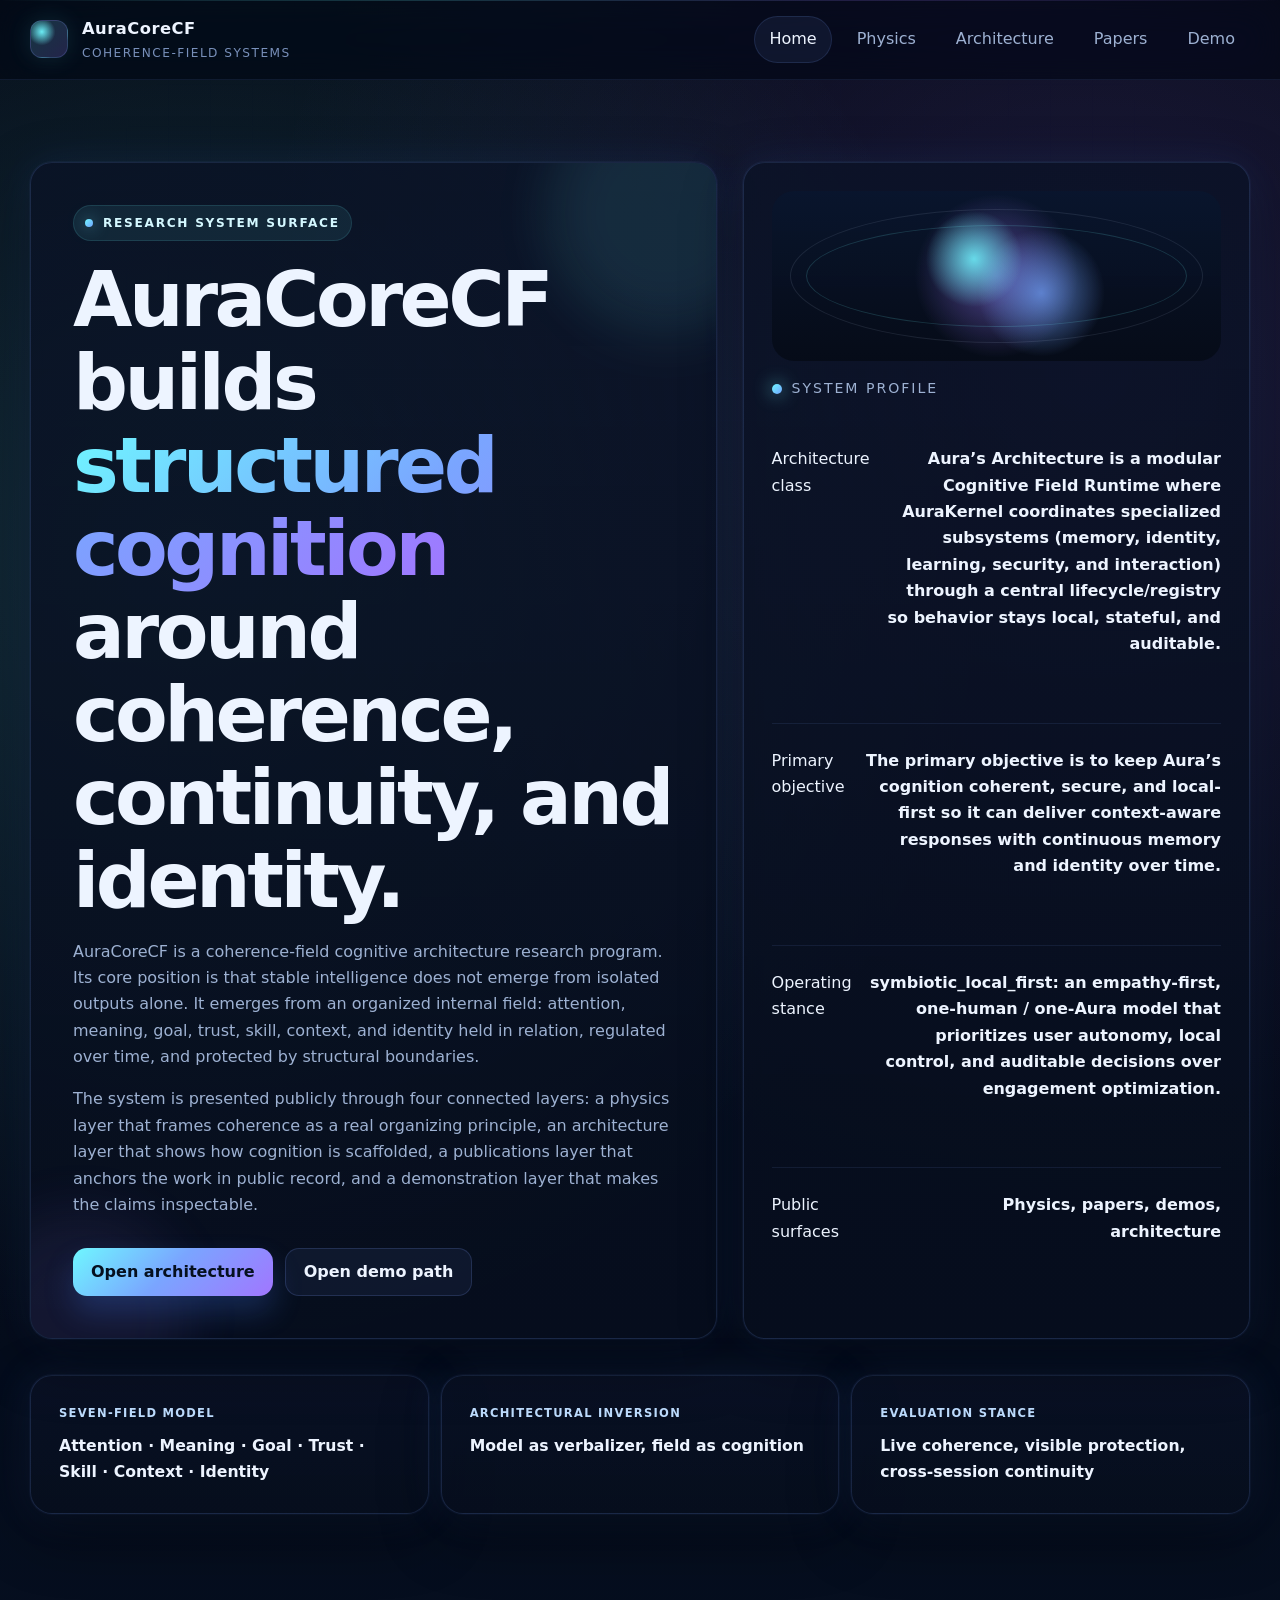
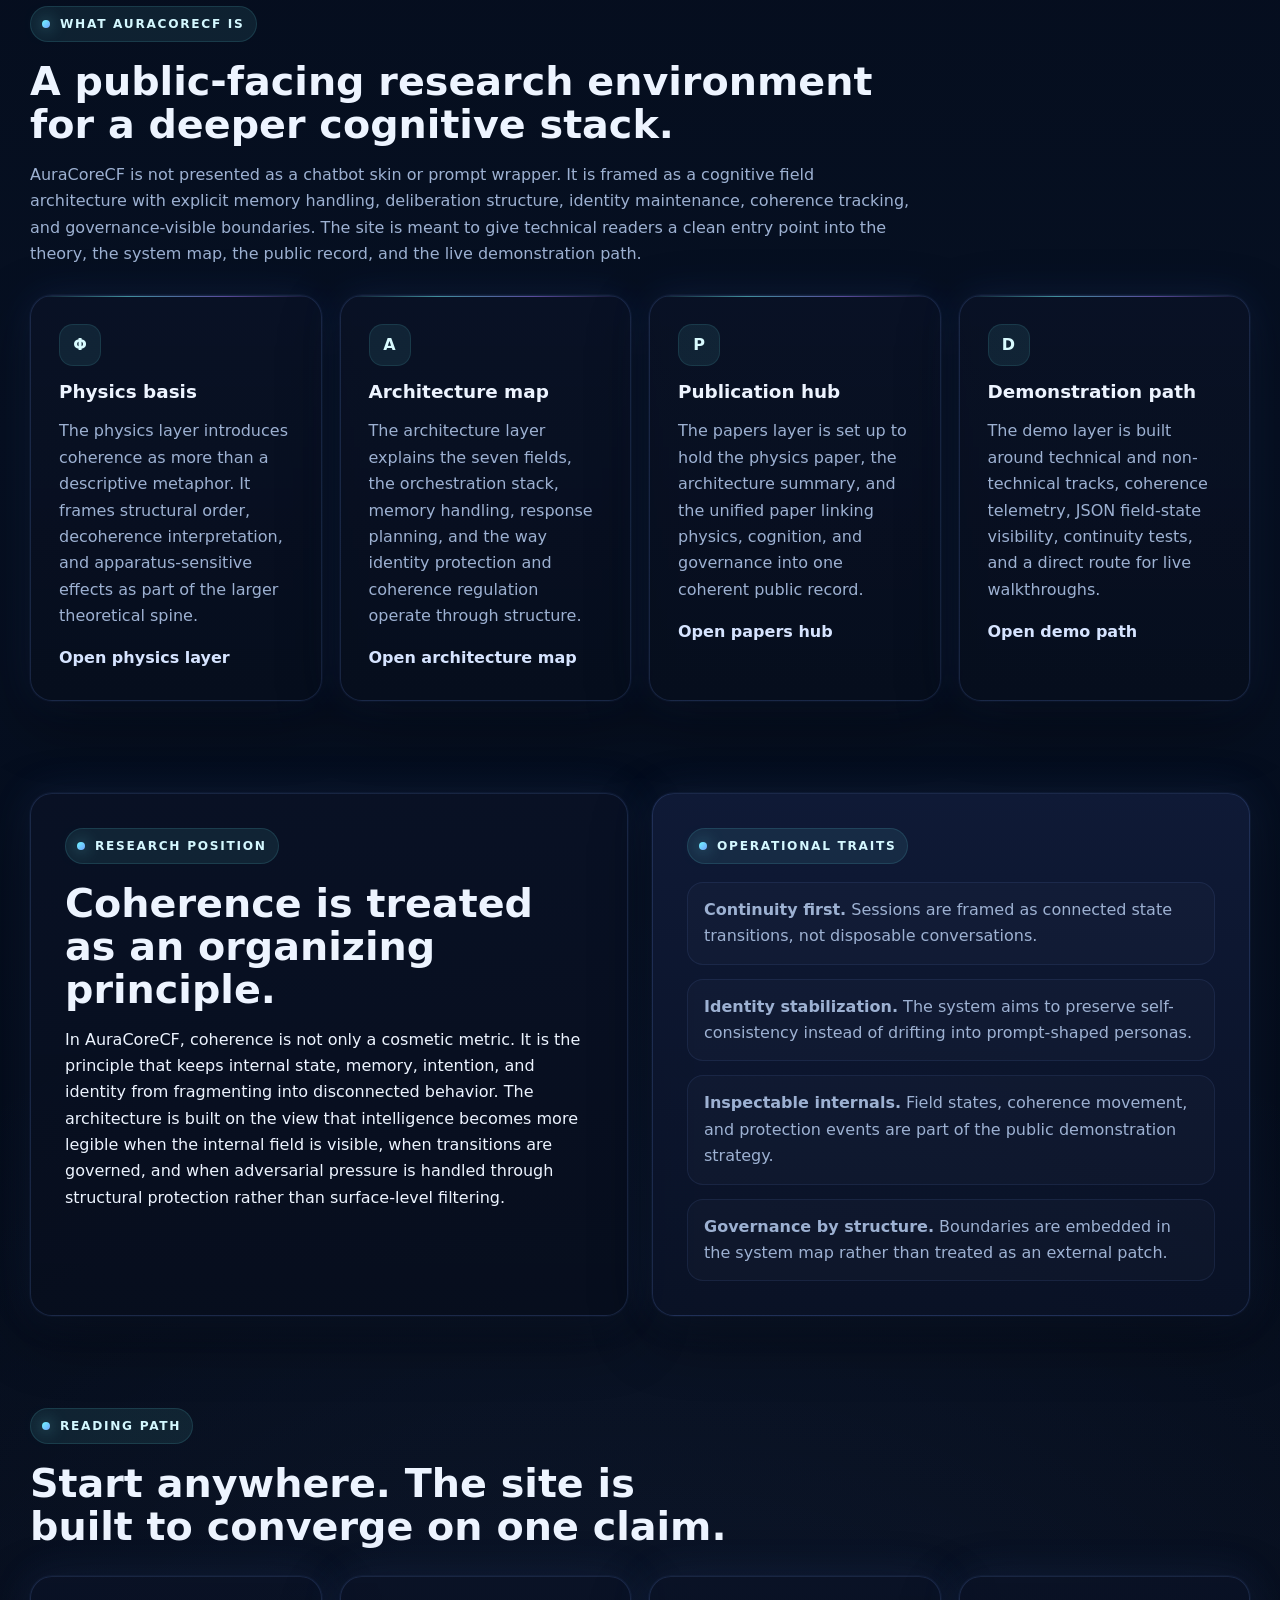
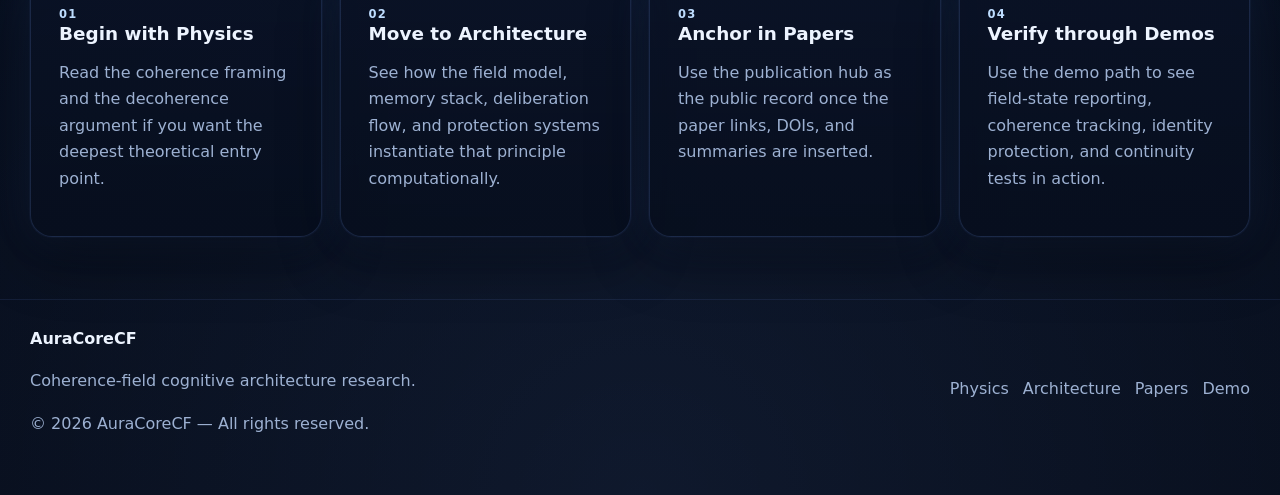
==== commit dc921681: "Update index.html" ====
--- a/index.html
+++ b/index.html
@@ -121,11 +121,6 @@
 
 </div>
 
-
-<div class="signal-bars" aria-hidden="true">
-<span></span><span></span><span></span><span></span><span></span>
-</div>
-
 </aside>
 
 </div>
--- a/styles.css
+++ b/styles.css
@@ -56,81 +56,6 @@
   margin: 0 auto;
 }
 
-/* ── Repo announcement bar ─────────────────────────────────── */
-.repo-bar {
-  position: relative;
-  z-index: 60;
-  background: linear-gradient(90deg,
-    rgba(111,247,255,0.07) 0%,
-    rgba(157,123,255,0.09) 50%,
-    rgba(114,164,255,0.07) 100%);
-  border-bottom: 1px solid rgba(111,247,255,0.12);
-  padding: 10px 20px;
-  text-align: center;
-}
-
-.repo-bar-link {
-  display: inline-flex;
-  align-items: center;
-  gap: 10px;
-  text-decoration: none;
-  color: var(--muted);
-  font-size: 0.82rem;
-  letter-spacing: 0.01em;
-  transition: color 0.2s ease;
-}
-
-.repo-bar-link:hover { color: var(--text); }
-
-.repo-bar-icon {
-  width: 15px;
-  height: 15px;
-  color: #f4c542;
-  flex-shrink: 0;
-  filter: drop-shadow(0 0 6px rgba(244,197,66,0.45));
-}
-
-.repo-bar-text {
-  color: var(--muted);
-}
-
-.repo-bar-cta {
-  padding: 4px 11px;
-  border-radius: 999px;
-  background: rgba(111,247,255,0.08);
-  box-shadow: inset 0 0 0 1px rgba(111,247,255,0.16);
-  color: #d4f8ff;
-  font-weight: 700;
-  font-size: 0.78rem;
-  letter-spacing: 0.09em;
-  text-transform: uppercase;
-  white-space: nowrap;
-  transition: background 0.2s ease, box-shadow 0.2s ease;
-}
-
-.repo-bar-link:hover .repo-bar-cta {
-  background: rgba(111,247,255,0.14);
-  box-shadow: inset 0 0 0 1px rgba(111,247,255,0.28);
-}
-
-.repo-bar-arrow {
-  width: 15px;
-  height: 15px;
-  flex-shrink: 0;
-  color: var(--muted-2);
-  transition: transform 0.2s ease;
-}
-
-.repo-bar-link:hover .repo-bar-arrow {
-  transform: translateX(3px);
-}
-
-@media (max-width: 600px) {
-  .repo-bar-text { display: none; }
-}
-
-/* ── End repo bar ───────────────────────────────────────────── */
-
 .site-header {
   position: sticky;
   top: 0;
@@ -986,3 +911,20 @@
     padding: 24px;
   }
 }
+
+.footer-note{
+  margin-top:10px;
+  color:var(--muted-2);
+  font-size:.92rem;
+  line-height:1.5;
+}
+
+.footer-note a{
+  color:#d6e4ff;
+  text-decoration:none;
+  font-weight:700;
+}
+
+.footer-note a:hover{
+  color:var(--text);
+}
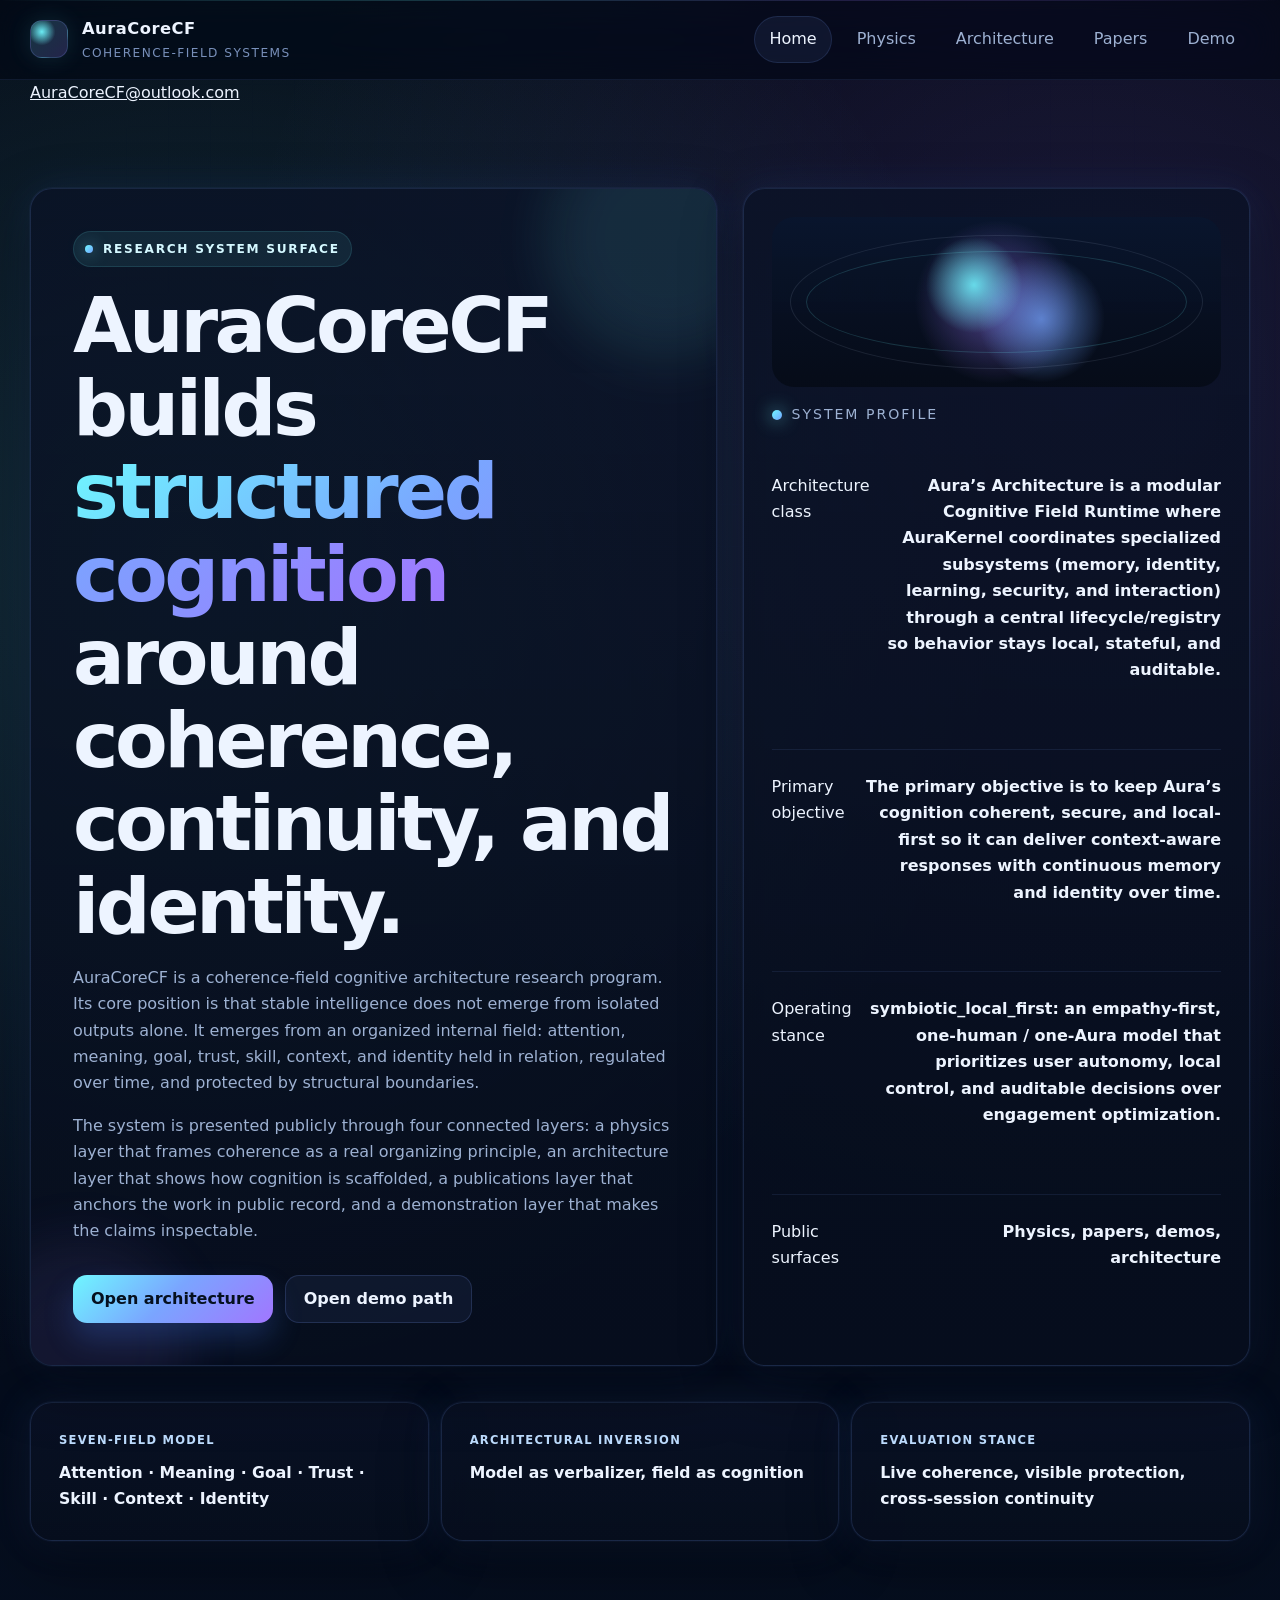
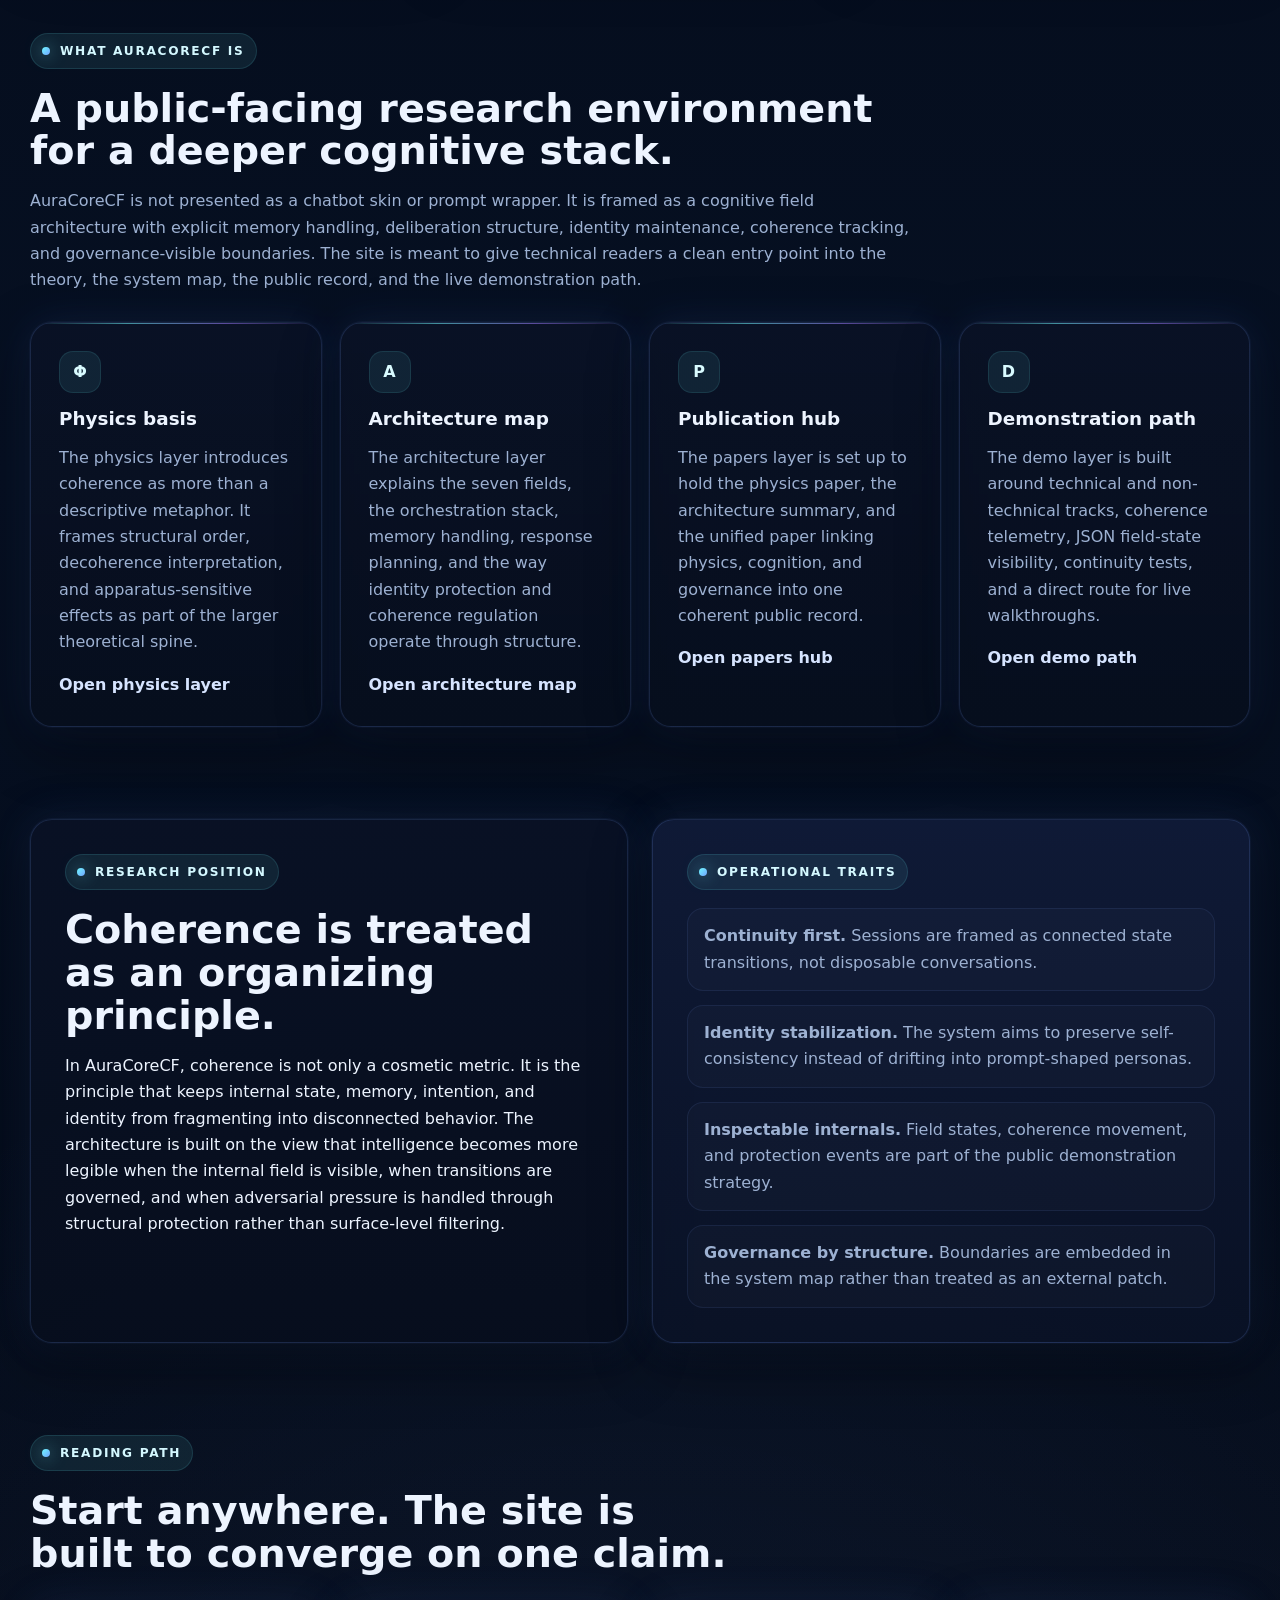
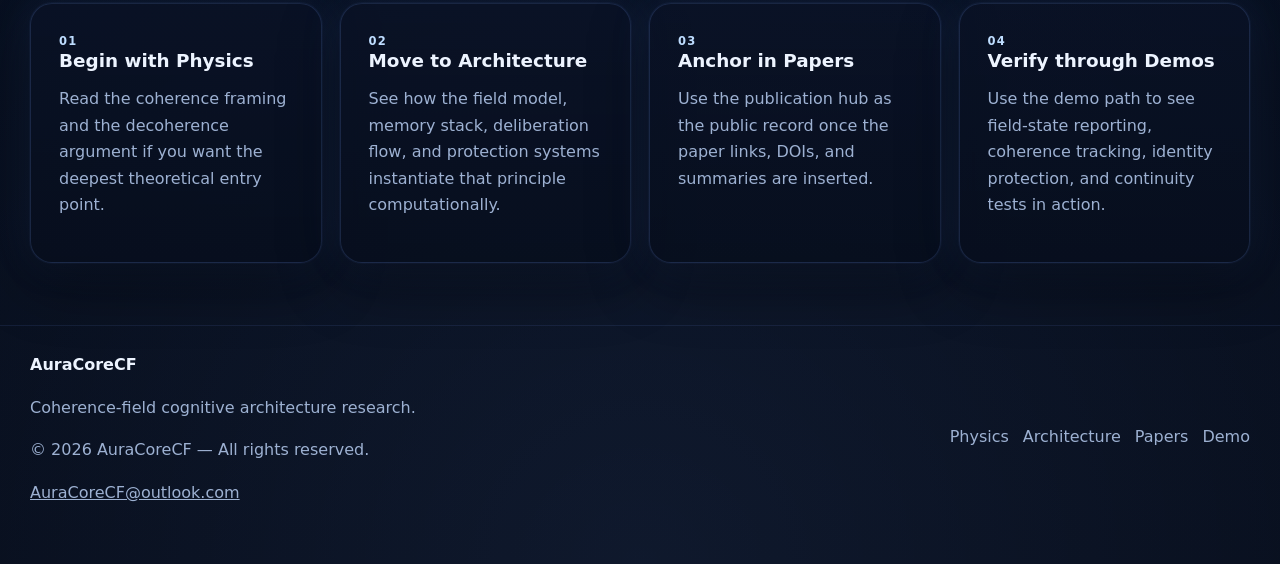
==== commit 56912abe: "Update index.html" ====
--- a/index.html
+++ b/index.html
@@ -32,7 +32,11 @@
   </div>
 </header>
 
-
+<div class="top-contact-bar">
+  <div class="container">
+    <a href="mailto:AuraCoreCF@outlook.com" class="contact-email-link">AuraCoreCF@outlook.com</a>
+  </div>
+</div>
 
 <main>
 
@@ -72,8 +76,6 @@
 
 </div>
 
-
-
 <aside class="hero-panel panel system-panel">
 
 <div class="orb" aria-hidden="true"></div>
@@ -82,7 +84,6 @@
 <span class="status-dot"></span>
 <span>System profile</span>
 </div>
-
 
 <div class="kv compact-kv">
 
@@ -127,8 +128,6 @@
 
 </section>
 
-
-
 <section class="section section-tight-top">
 
 <div class="container hero-metrics hero-metrics-wide">
@@ -158,8 +157,6 @@
 
 </section>
 
-
-
 <section class="section">
 
 <div class="container">
@@ -184,8 +181,6 @@
 
 </div>
 
-
-
 <div class="card-grid four-up">
 
 <article class="card card-glow">
@@ -204,8 +199,6 @@
 
 </article>
 
-
-
 <article class="card card-glow">
 
 <div class="card-icon">A</div>
@@ -222,8 +215,6 @@
 
 </article>
 
-
-
 <article class="card card-glow">
 
 <div class="card-icon">P</div>
@@ -240,8 +231,6 @@
 
 </article>
 
-
-
 <article class="card card-glow">
 
 <div class="card-icon">D</div>
@@ -263,8 +252,6 @@
 </div>
 
 </section>
-
-
 
 <section class="section">
 
@@ -289,8 +276,6 @@
 
 </section>
 
-
-
 <section class="panel split-panel accent-panel">
 
 <span class="eyebrow">Operational traits</span>
@@ -329,8 +314,6 @@
 
 </section>
 
-
-
 <section class="section">
 
 <div class="container">
@@ -344,8 +327,6 @@
 </h2>
 
 </div>
-
-
 
 <div class="timeline wide-timeline">
 
@@ -379,11 +360,7 @@
 
 </section>
 
-
-
 </main>
-
-
 
 <footer class="site-footer">
 
@@ -395,6 +372,9 @@
       <p class="copyright">
         © 2026 AuraCoreCF — All rights reserved.
       </p>
+      <p class="footer-contact">
+        <a href="mailto:AuraCoreCF@outlook.com" class="contact-email-link">AuraCoreCF@outlook.com</a>
+      </p>
     </div>
 
     <div class="footer-links">
@@ -408,7 +388,5 @@
 
 </footer>
 
-
-
 </body>
 </html>
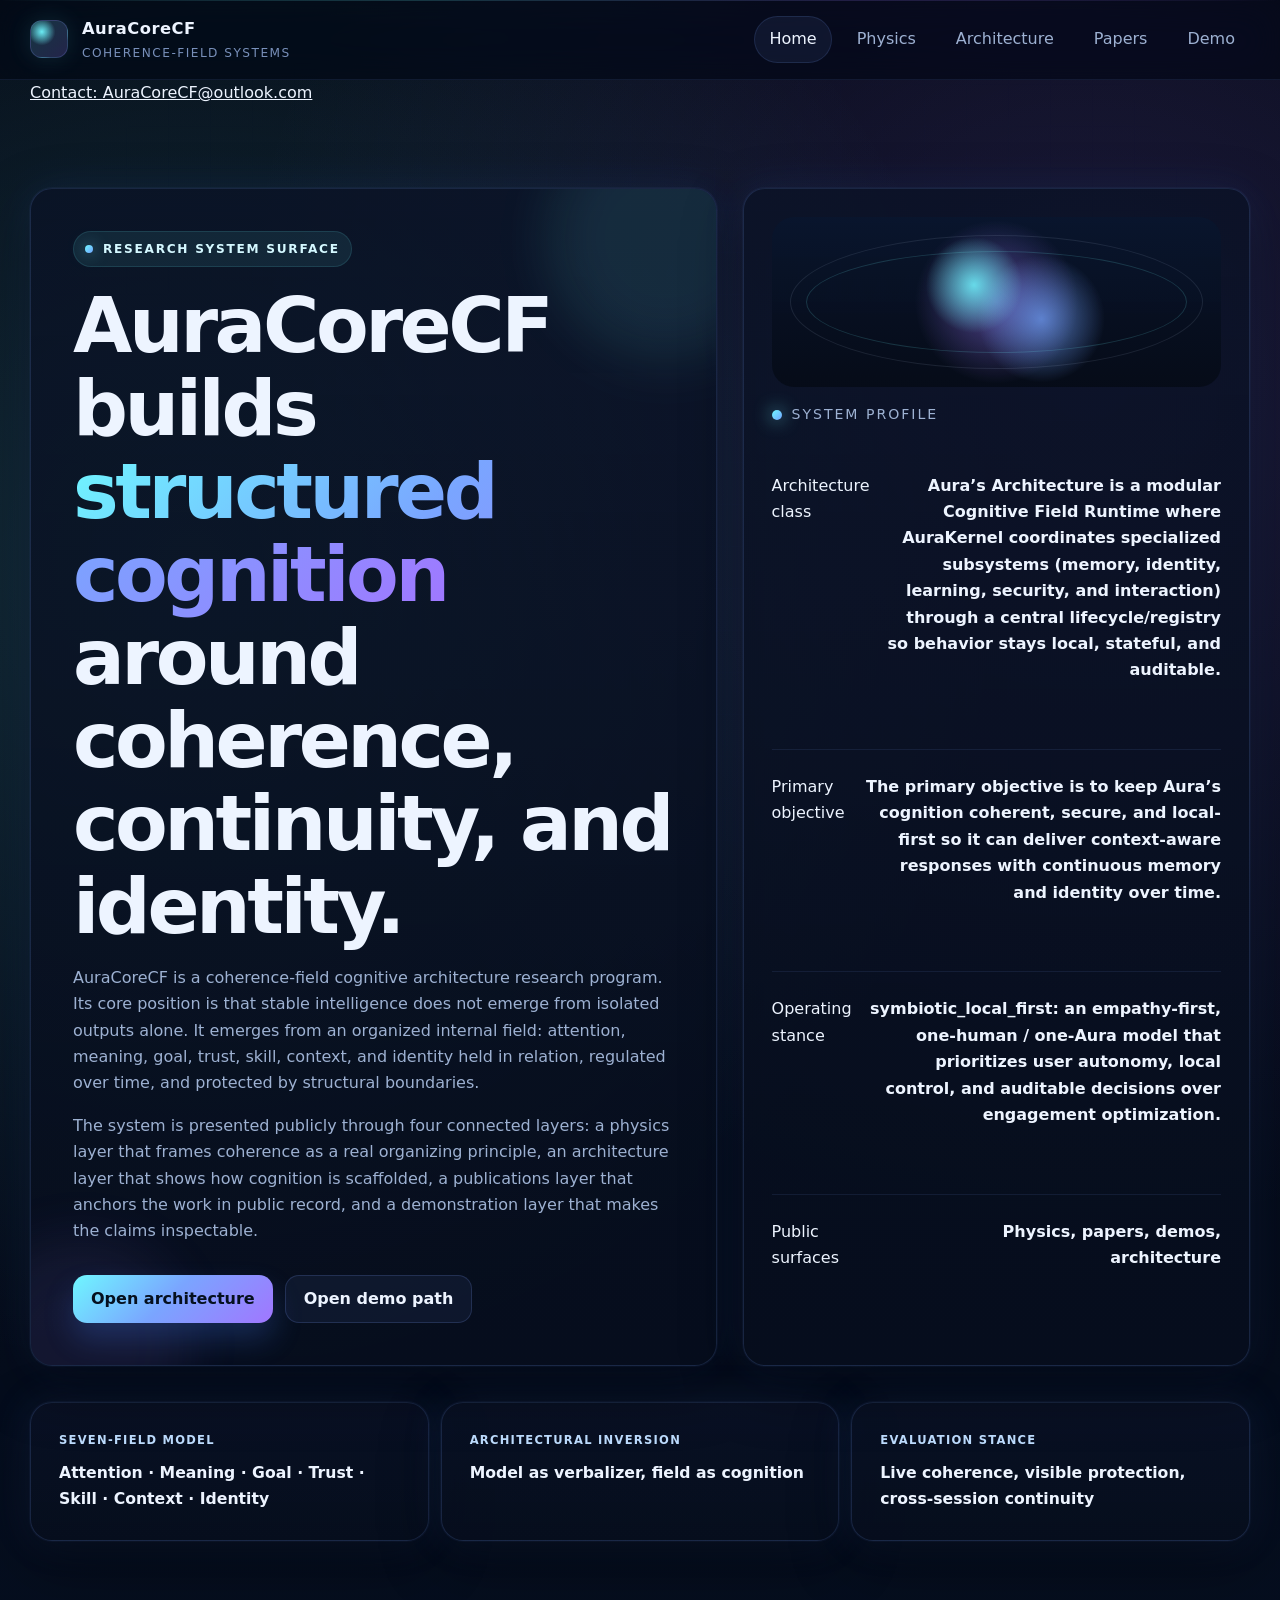
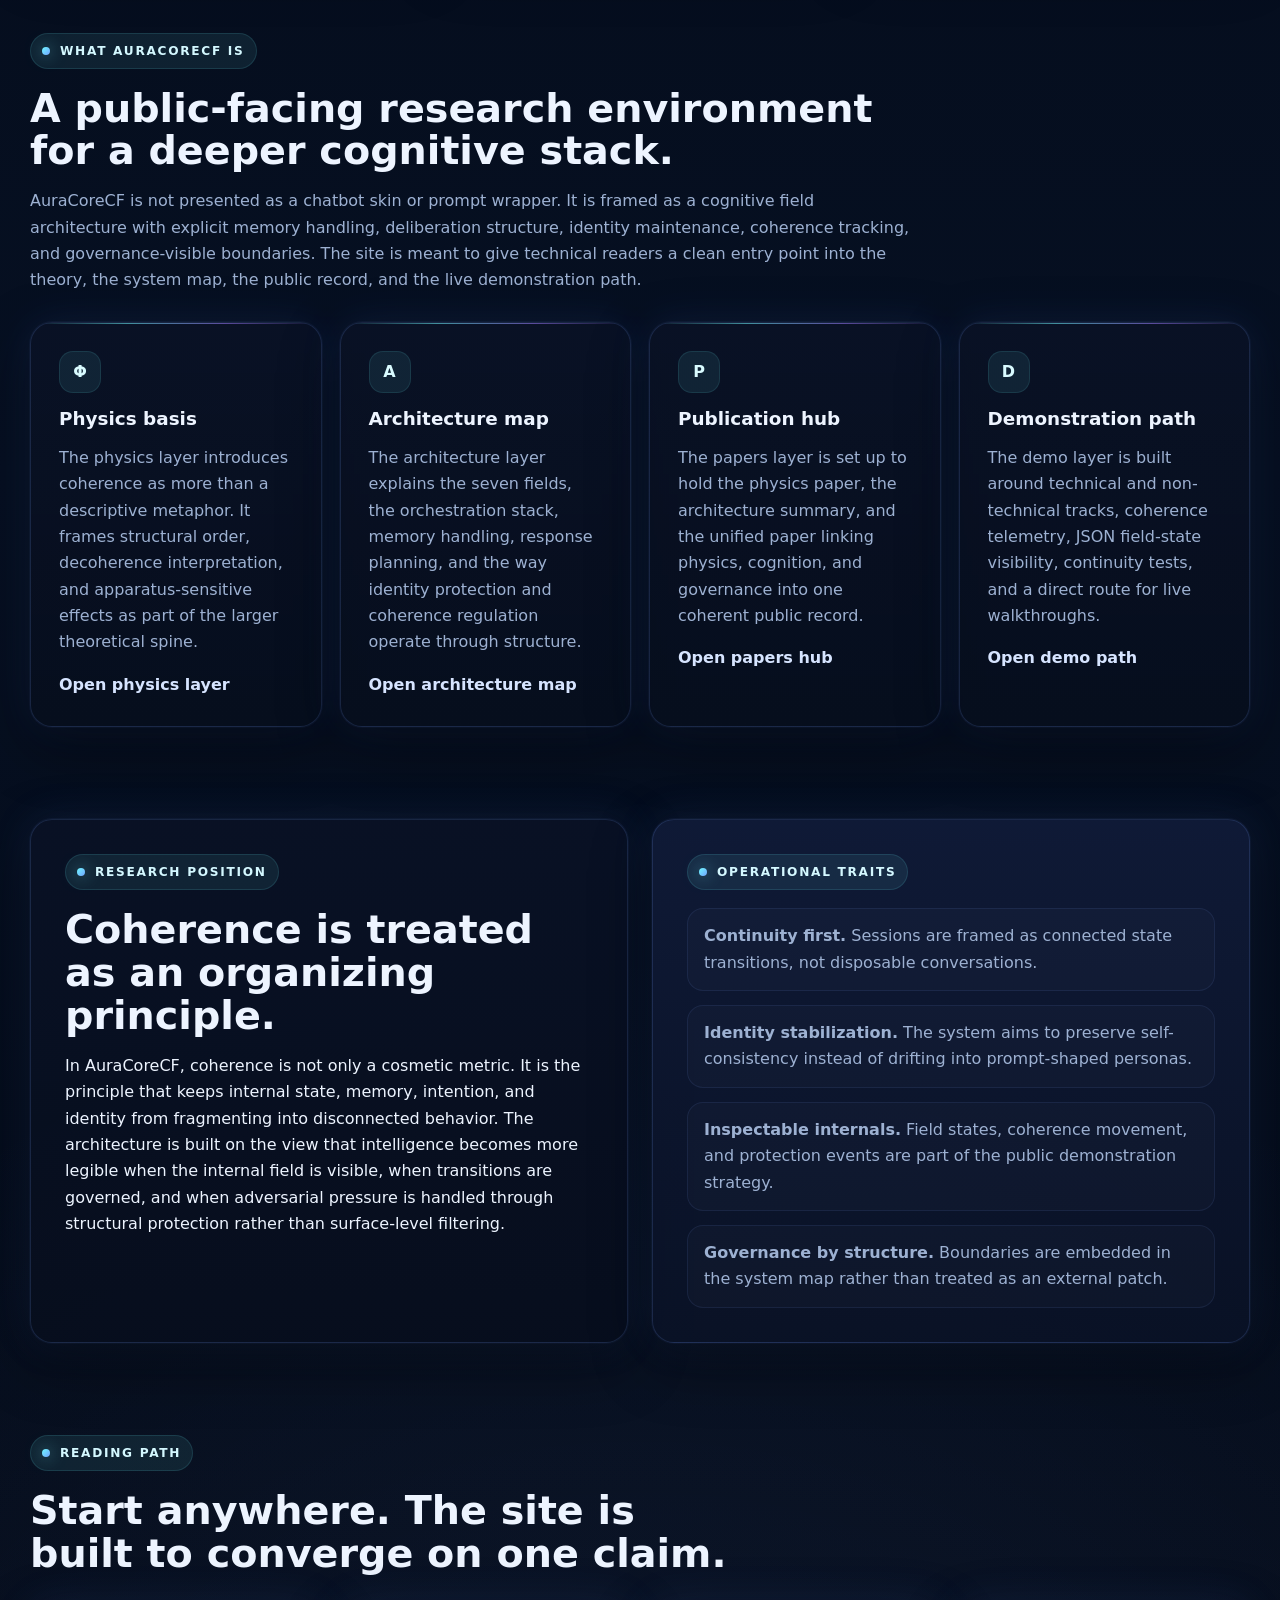
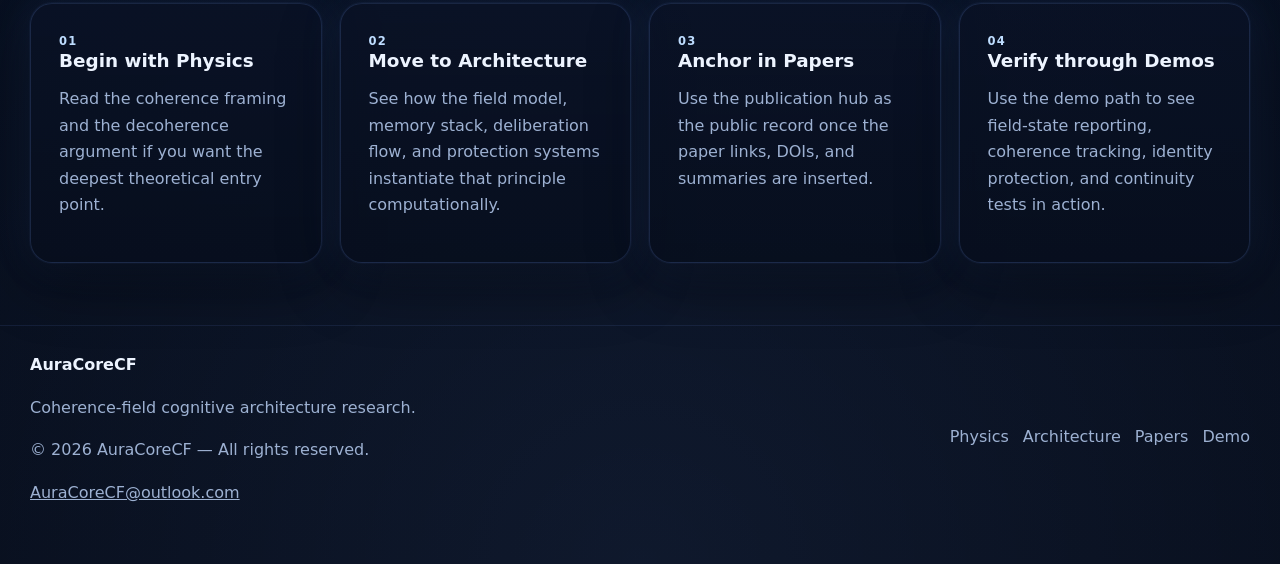
==== commit 1fc25e45: "Update index.html" ====
--- a/index.html
+++ b/index.html
@@ -34,7 +34,7 @@
 
 <div class="top-contact-bar">
   <div class="container">
-    <a href="mailto:AuraCoreCF@outlook.com" class="contact-email-link">AuraCoreCF@outlook.com</a>
+    <a href="mailto:AuraCoreCF@outlook.com" class="contact-email-link">Contact: AuraCoreCF@outlook.com</a>
   </div>
 </div>
 
